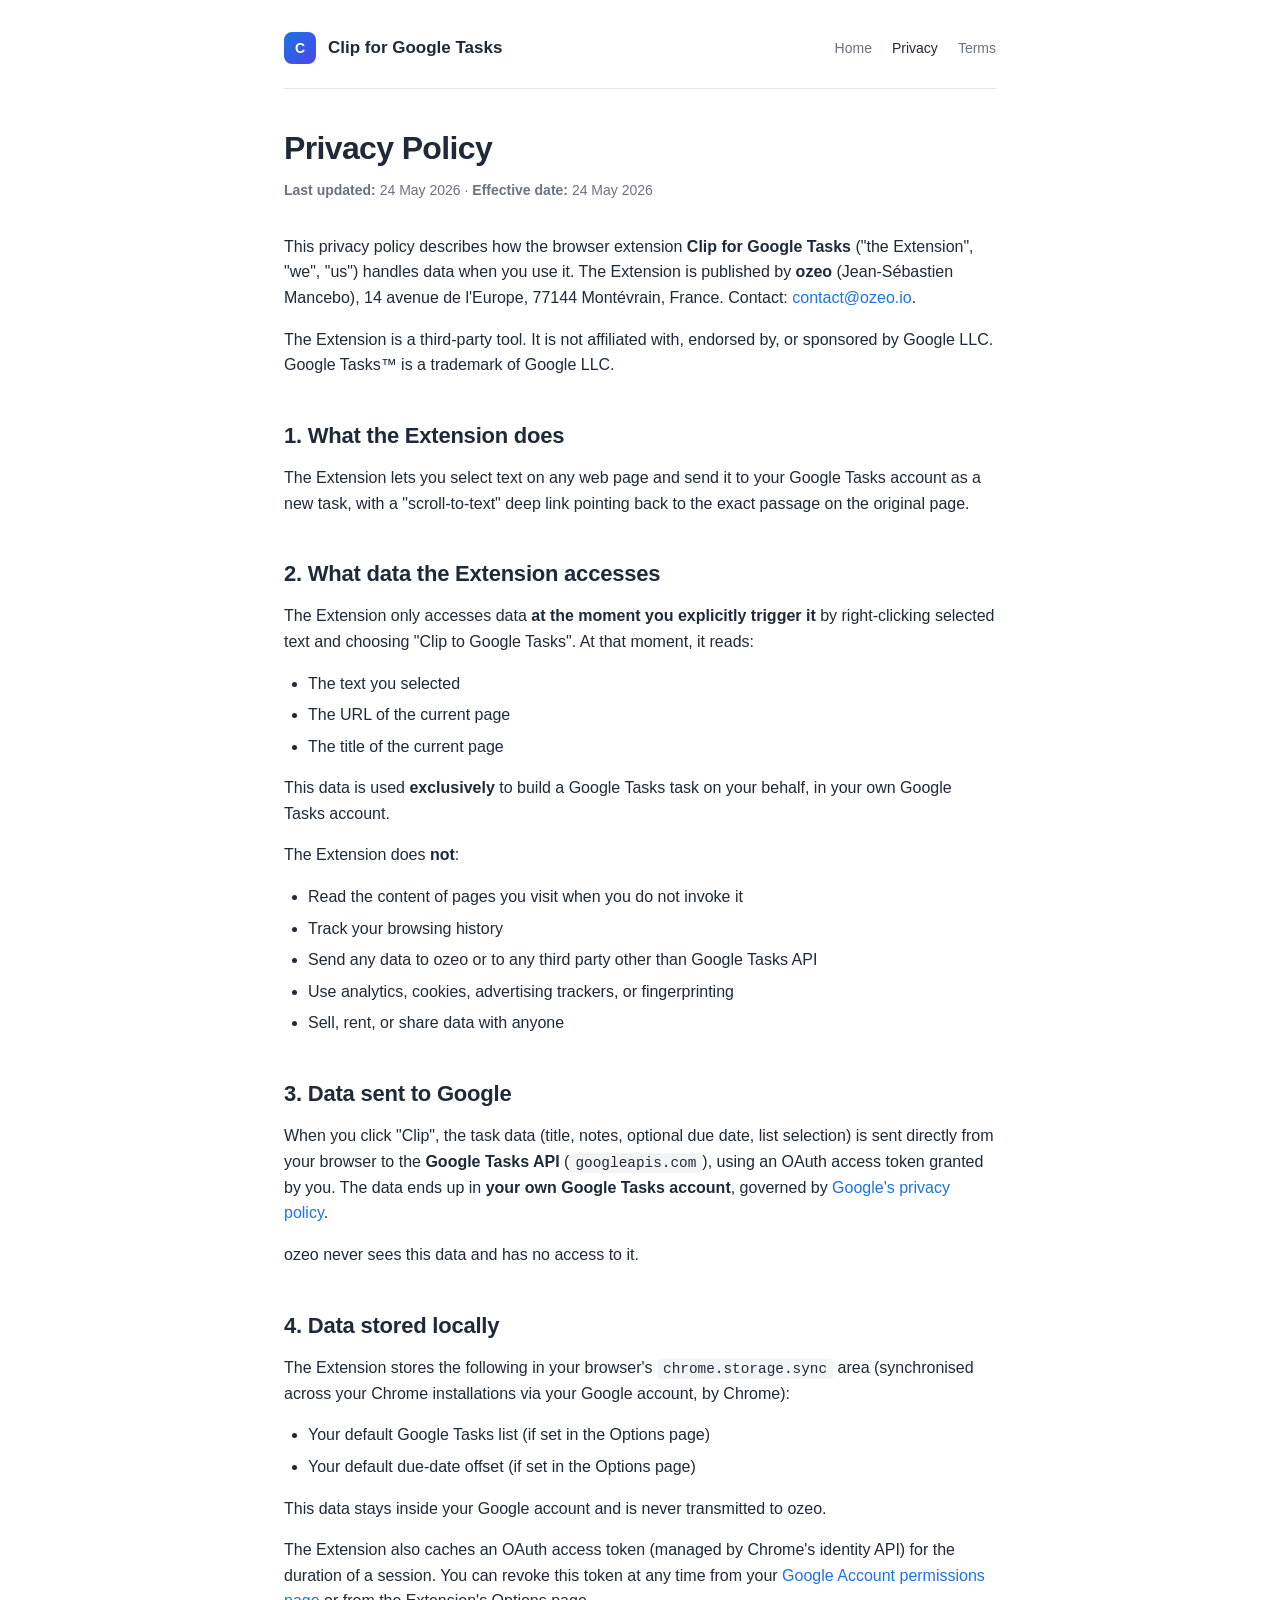
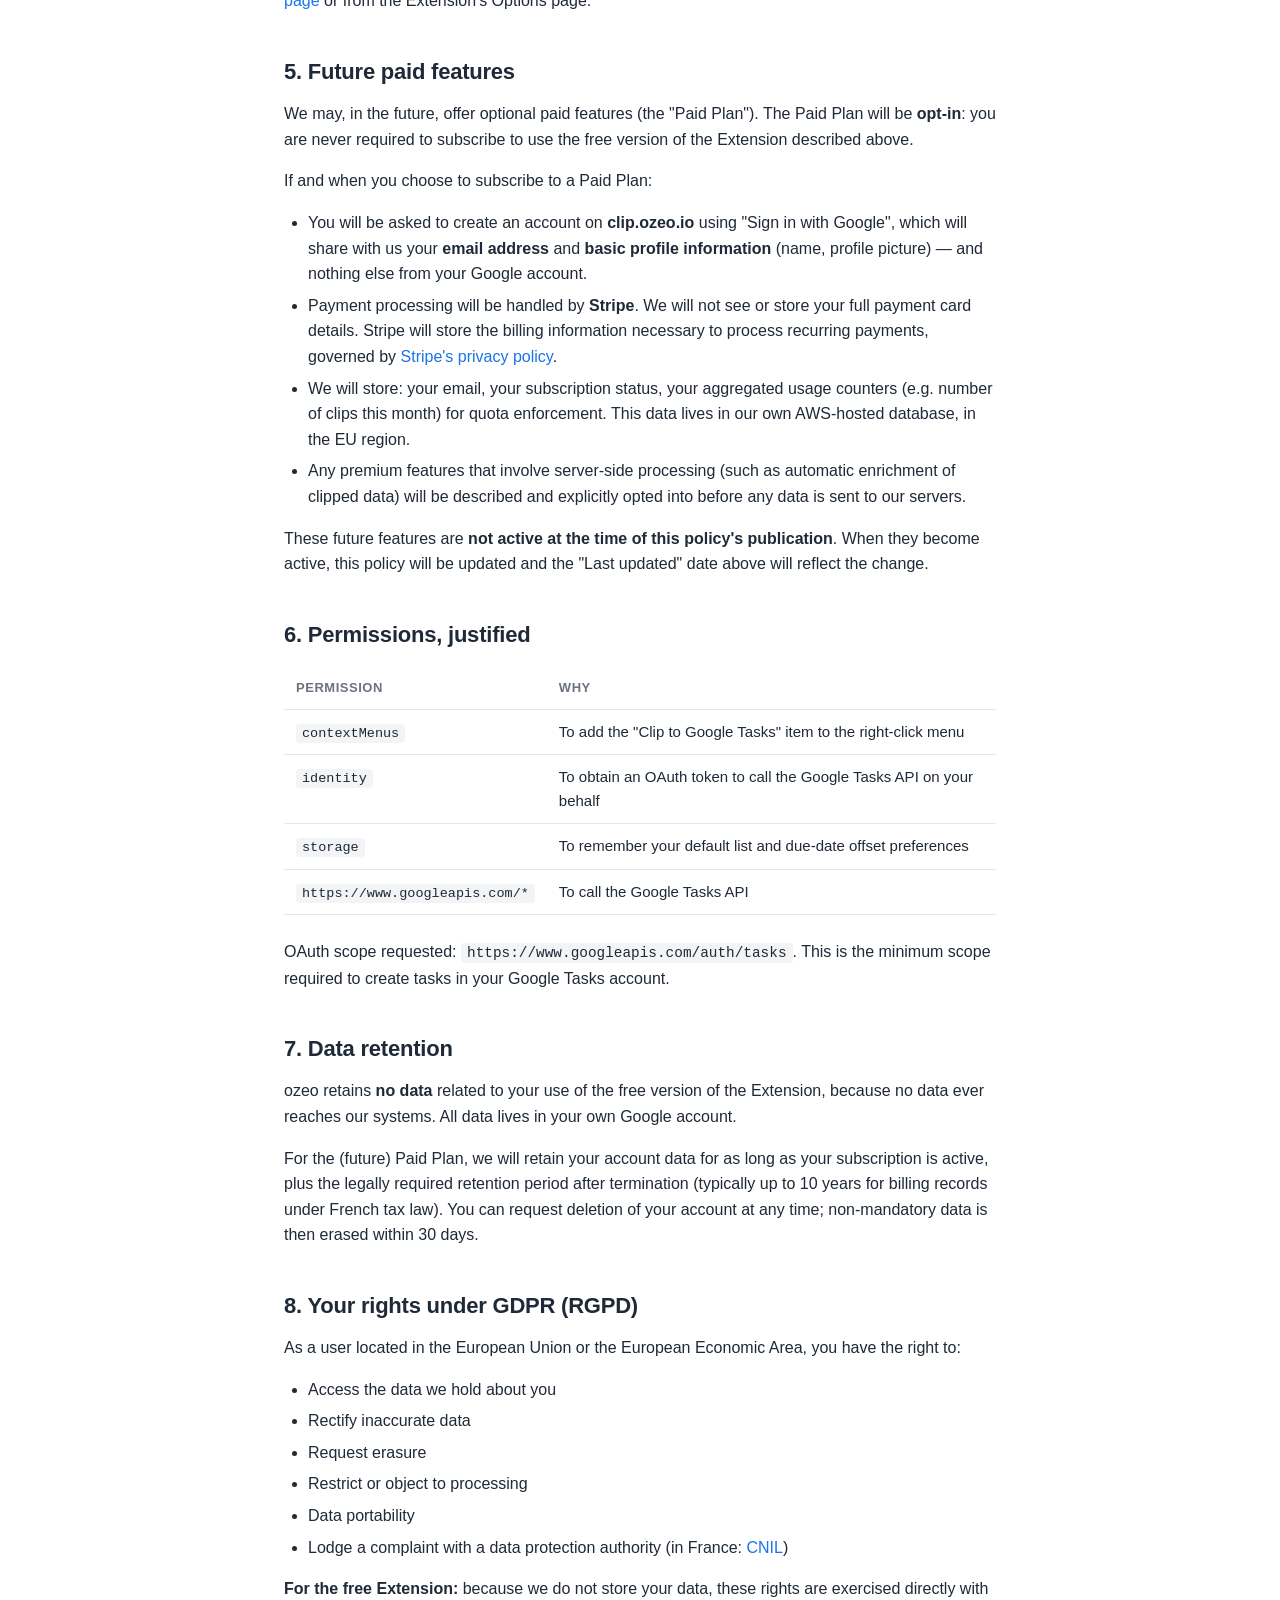
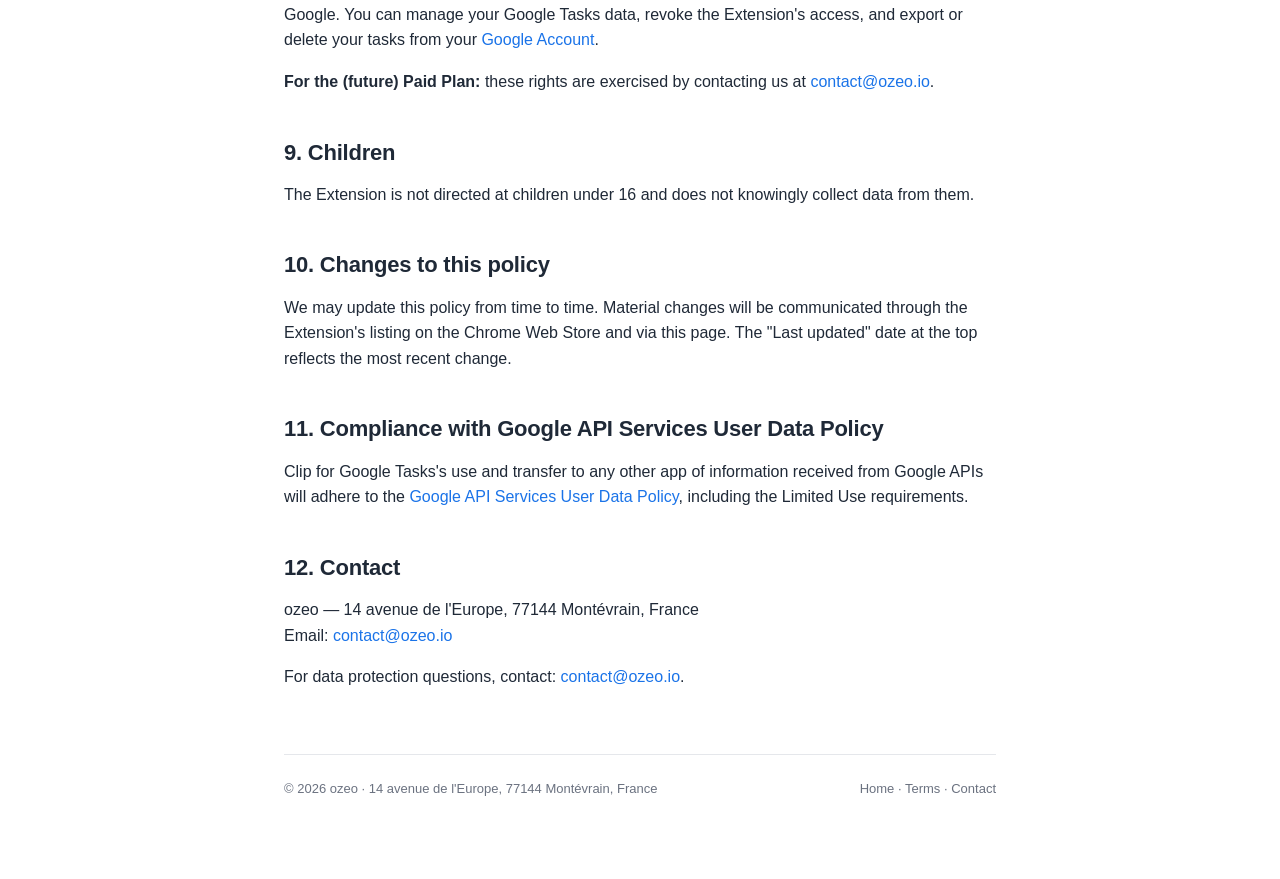
==== privacy.html @ ffae065e "Initial site: homepage, privacy policy, terms of service Co-authored-by: Cursor <cursoragent@cursor." ====
<!doctype html>
<html lang="en">
  <head>
    <meta charset="utf-8" />
    <meta name="viewport" content="width=device-width, initial-scale=1" />
    <title>Privacy Policy — Clip for Google Tasks</title>
    <meta
      name="description"
      content="How the Clip for Google Tasks Chrome extension handles your data."
    />
    <link rel="stylesheet" href="style.css" />
  </head>
  <body>
    <div class="container">
      <header class="site-header">
        <a class="brand" href="./">
          <span class="brand-mark">C</span>
          <span>Clip for Google Tasks</span>
        </a>
        <nav class="site-nav">
          <a href="./">Home</a>
          <a href="privacy.html" class="active">Privacy</a>
          <a href="terms.html">Terms</a>
        </nav>
      </header>

      <h1>Privacy Policy</h1>
      <p class="meta">
        <strong>Last updated:</strong> 24 May 2026 · <strong>Effective date:</strong> 24 May 2026
      </p>

      <p>
        This privacy policy describes how the browser extension <strong>Clip for Google
        Tasks</strong> ("the Extension", "we", "us") handles data when you use it. The
        Extension is published by <strong>ozeo</strong> (Jean-Sébastien Mancebo), 14
        avenue de l'Europe, 77144 Montévrain, France. Contact:
        <a href="mailto:contact@ozeo.io">contact@ozeo.io</a>.
      </p>

      <p>
        The Extension is a third-party tool. It is not affiliated with, endorsed by, or
        sponsored by Google LLC. Google Tasks™ is a trademark of Google LLC.
      </p>

      <h2>1. What the Extension does</h2>
      <p>
        The Extension lets you select text on any web page and send it to your Google
        Tasks account as a new task, with a "scroll-to-text" deep link pointing back to
        the exact passage on the original page.
      </p>

      <h2>2. What data the Extension accesses</h2>
      <p>
        The Extension only accesses data <strong>at the moment you explicitly trigger
        it</strong> by right-clicking selected text and choosing "Clip to Google Tasks".
        At that moment, it reads:
      </p>
      <ul>
        <li>The text you selected</li>
        <li>The URL of the current page</li>
        <li>The title of the current page</li>
      </ul>
      <p>
        This data is used <strong>exclusively</strong> to build a Google Tasks task on
        your behalf, in your own Google Tasks account.
      </p>
      <p>The Extension does <strong>not</strong>:</p>
      <ul>
        <li>Read the content of pages you visit when you do not invoke it</li>
        <li>Track your browsing history</li>
        <li>Send any data to ozeo or to any third party other than Google Tasks API</li>
        <li>Use analytics, cookies, advertising trackers, or fingerprinting</li>
        <li>Sell, rent, or share data with anyone</li>
      </ul>

      <h2>3. Data sent to Google</h2>
      <p>
        When you click "Clip", the task data (title, notes, optional due date, list
        selection) is sent directly from your browser to the <strong>Google Tasks
        API</strong> (<code>googleapis.com</code>), using an OAuth access token granted
        by you. The data ends up in <strong>your own Google Tasks account</strong>,
        governed by
        <a href="https://policies.google.com/privacy">Google's privacy policy</a>.
      </p>
      <p>ozeo never sees this data and has no access to it.</p>

      <h2>4. Data stored locally</h2>
      <p>
        The Extension stores the following in your browser's
        <code>chrome.storage.sync</code> area (synchronised across your Chrome
        installations via your Google account, by Chrome):
      </p>
      <ul>
        <li>Your default Google Tasks list (if set in the Options page)</li>
        <li>Your default due-date offset (if set in the Options page)</li>
      </ul>
      <p>This data stays inside your Google account and is never transmitted to ozeo.</p>
      <p>
        The Extension also caches an OAuth access token (managed by Chrome's identity
        API) for the duration of a session. You can revoke this token at any time from
        your
        <a href="https://myaccount.google.com/permissions">Google Account permissions page</a>
        or from the Extension's Options page.
      </p>

      <h2>5. Future paid features</h2>
      <p>
        We may, in the future, offer optional paid features (the "Paid Plan"). The Paid
        Plan will be <strong>opt-in</strong>: you are never required to subscribe to use
        the free version of the Extension described above.
      </p>
      <p>If and when you choose to subscribe to a Paid Plan:</p>
      <ul>
        <li>
          You will be asked to create an account on <strong>clip.ozeo.io</strong> using
          "Sign in with Google", which will share with us your <strong>email
          address</strong> and <strong>basic profile information</strong> (name, profile
          picture) — and nothing else from your Google account.
        </li>
        <li>
          Payment processing will be handled by <strong>Stripe</strong>. We will not see
          or store your full payment card details. Stripe will store the billing
          information necessary to process recurring payments, governed by
          <a href="https://stripe.com/privacy">Stripe's privacy policy</a>.
        </li>
        <li>
          We will store: your email, your subscription status, your aggregated usage
          counters (e.g. number of clips this month) for quota enforcement. This data
          lives in our own AWS-hosted database, in the EU region.
        </li>
        <li>
          Any premium features that involve server-side processing (such as automatic
          enrichment of clipped data) will be described and explicitly opted into before
          any data is sent to our servers.
        </li>
      </ul>
      <p>
        These future features are <strong>not active at the time of this policy's
        publication</strong>. When they become active, this policy will be updated and
        the "Last updated" date above will reflect the change.
      </p>

      <h2>6. Permissions, justified</h2>
      <table>
        <thead>
          <tr>
            <th>Permission</th>
            <th>Why</th>
          </tr>
        </thead>
        <tbody>
          <tr>
            <td><code>contextMenus</code></td>
            <td>To add the "Clip to Google Tasks" item to the right-click menu</td>
          </tr>
          <tr>
            <td><code>identity</code></td>
            <td>To obtain an OAuth token to call the Google Tasks API on your behalf</td>
          </tr>
          <tr>
            <td><code>storage</code></td>
            <td>To remember your default list and due-date offset preferences</td>
          </tr>
          <tr>
            <td><code>https://www.googleapis.com/*</code></td>
            <td>To call the Google Tasks API</td>
          </tr>
        </tbody>
      </table>
      <p>
        OAuth scope requested: <code>https://www.googleapis.com/auth/tasks</code>. This
        is the minimum scope required to create tasks in your Google Tasks account.
      </p>

      <h2>7. Data retention</h2>
      <p>
        ozeo retains <strong>no data</strong> related to your use of the free version of
        the Extension, because no data ever reaches our systems. All data lives in your
        own Google account.
      </p>
      <p>
        For the (future) Paid Plan, we will retain your account data for as long as your
        subscription is active, plus the legally required retention period after
        termination (typically up to 10 years for billing records under French tax law).
        You can request deletion of your account at any time; non-mandatory data is then
        erased within 30 days.
      </p>

      <h2>8. Your rights under GDPR (RGPD)</h2>
      <p>
        As a user located in the European Union or the European Economic Area, you have
        the right to:
      </p>
      <ul>
        <li>Access the data we hold about you</li>
        <li>Rectify inaccurate data</li>
        <li>Request erasure</li>
        <li>Restrict or object to processing</li>
        <li>Data portability</li>
        <li>
          Lodge a complaint with a data protection authority (in France:
          <a href="https://www.cnil.fr">CNIL</a>)
        </li>
      </ul>
      <p>
        <strong>For the free Extension:</strong> because we do not store your data,
        these rights are exercised directly with Google. You can manage your Google
        Tasks data, revoke the Extension's access, and export or delete your tasks from
        your <a href="https://myaccount.google.com/">Google Account</a>.
      </p>
      <p>
        <strong>For the (future) Paid Plan:</strong> these rights are exercised by
        contacting us at <a href="mailto:contact@ozeo.io">contact@ozeo.io</a>.
      </p>

      <h2>9. Children</h2>
      <p>
        The Extension is not directed at children under 16 and does not knowingly collect
        data from them.
      </p>

      <h2>10. Changes to this policy</h2>
      <p>
        We may update this policy from time to time. Material changes will be
        communicated through the Extension's listing on the Chrome Web Store and via this
        page. The "Last updated" date at the top reflects the most recent change.
      </p>

      <h2>11. Compliance with Google API Services User Data Policy</h2>
      <p>
        Clip for Google Tasks's use and transfer to any other app of information received
        from Google APIs will adhere to the
        <a href="https://developers.google.com/terms/api-services-user-data-policy"
          >Google API Services User Data Policy</a
        >, including the Limited Use requirements.
      </p>

      <h2>12. Contact</h2>
      <p>
        ozeo — 14 avenue de l'Europe, 77144 Montévrain, France<br />
        Email: <a href="mailto:contact@ozeo.io">contact@ozeo.io</a>
      </p>
      <p>
        For data protection questions, contact:
        <a href="mailto:contact@ozeo.io">contact@ozeo.io</a>.
      </p>

      <footer class="site-footer">
        <div>© 2026 ozeo · 14 avenue de l'Europe, 77144 Montévrain, France</div>
        <div>
          <a href="./">Home</a> · <a href="terms.html">Terms</a> ·
          <a href="mailto:contact@ozeo.io">Contact</a>
        </div>
      </footer>
    </div>
  </body>
</html>
---- style.css ----
:root {
  --bg: #ffffff;
  --text: #1f2937;
  --text-muted: #6b7280;
  --border: #e5e7eb;
  --accent: #1a73e8;
  --accent-hover: #1557b0;
  --card: #f9fafb;
  --code-bg: #f3f4f6;
}

@media (prefers-color-scheme: dark) {
  :root {
    --bg: #0f172a;
    --text: #f1f5f9;
    --text-muted: #94a3b8;
    --border: #1e293b;
    --accent: #60a5fa;
    --accent-hover: #93c5fd;
    --card: #1e293b;
    --code-bg: #1e293b;
  }
}

* {
  box-sizing: border-box;
}

html {
  scroll-behavior: smooth;
}

body {
  margin: 0;
  background: var(--bg);
  color: var(--text);
  font-family: -apple-system, BlinkMacSystemFont, "Segoe UI", Roboto, "Helvetica Neue", Arial, sans-serif;
  font-size: 16px;
  line-height: 1.6;
  -webkit-font-smoothing: antialiased;
}

.container {
  max-width: 760px;
  margin: 0 auto;
  padding: 32px 24px 80px;
}

header.site-header {
  border-bottom: 1px solid var(--border);
  margin-bottom: 40px;
  padding-bottom: 24px;
  display: flex;
  align-items: center;
  justify-content: space-between;
  gap: 16px;
  flex-wrap: wrap;
}

.brand {
  display: flex;
  align-items: center;
  gap: 12px;
  text-decoration: none;
  color: var(--text);
  font-weight: 600;
  font-size: 17px;
}

.brand-mark {
  width: 32px;
  height: 32px;
  border-radius: 8px;
  background: linear-gradient(135deg, var(--accent), #4f46e5);
  display: inline-flex;
  align-items: center;
  justify-content: center;
  color: white;
  font-weight: 700;
  font-size: 14px;
}

nav.site-nav {
  display: flex;
  gap: 20px;
  font-size: 14px;
}

nav.site-nav a {
  color: var(--text-muted);
  text-decoration: none;
  transition: color 0.15s;
}

nav.site-nav a:hover,
nav.site-nav a.active {
  color: var(--text);
}

h1 {
  font-size: 32px;
  font-weight: 700;
  line-height: 1.2;
  margin: 0 0 12px;
  letter-spacing: -0.02em;
}

.hero h1 {
  font-size: 40px;
}

.hero p.tagline {
  font-size: 18px;
  color: var(--text-muted);
  margin: 0 0 28px;
}

.cta-row {
  display: flex;
  gap: 12px;
  flex-wrap: wrap;
  margin-bottom: 48px;
}

.btn {
  display: inline-block;
  padding: 10px 20px;
  border-radius: 8px;
  font-size: 15px;
  font-weight: 500;
  text-decoration: none;
  transition: all 0.15s;
  border: 1px solid transparent;
}

.btn-primary {
  background: var(--accent);
  color: white;
}

.btn-primary:hover {
  background: var(--accent-hover);
}

.btn-secondary {
  background: var(--card);
  color: var(--text);
  border-color: var(--border);
}

.btn-secondary:hover {
  border-color: var(--accent);
  color: var(--accent);
}

h2 {
  font-size: 22px;
  font-weight: 600;
  margin: 40px 0 12px;
  letter-spacing: -0.01em;
}

h3 {
  font-size: 17px;
  font-weight: 600;
  margin: 24px 0 8px;
}

p {
  margin: 0 0 16px;
}

a {
  color: var(--accent);
  text-decoration: none;
}

a:hover {
  text-decoration: underline;
}

ul {
  padding-left: 24px;
  margin: 0 0 16px;
}

li {
  margin-bottom: 6px;
}

code {
  background: var(--code-bg);
  padding: 2px 6px;
  border-radius: 4px;
  font-size: 0.9em;
  font-family: "SF Mono", Monaco, Menlo, Consolas, "Liberation Mono", monospace;
}

table {
  border-collapse: collapse;
  width: 100%;
  margin: 16px 0 24px;
  font-size: 15px;
}

th,
td {
  text-align: left;
  padding: 10px 12px;
  border-bottom: 1px solid var(--border);
  vertical-align: top;
}

th {
  font-weight: 600;
  color: var(--text-muted);
  font-size: 13px;
  text-transform: uppercase;
  letter-spacing: 0.04em;
}

.features {
  display: grid;
  grid-template-columns: repeat(auto-fit, minmax(220px, 1fr));
  gap: 16px;
  margin: 24px 0 48px;
}

.feature {
  background: var(--card);
  border: 1px solid var(--border);
  border-radius: 10px;
  padding: 20px;
}

.feature h3 {
  margin-top: 0;
  font-size: 16px;
}

.feature p {
  font-size: 14px;
  color: var(--text-muted);
  margin: 0;
}

.meta {
  color: var(--text-muted);
  font-size: 14px;
  margin: 0 0 32px;
}

footer.site-footer {
  border-top: 1px solid var(--border);
  margin-top: 64px;
  padding-top: 24px;
  font-size: 13px;
  color: var(--text-muted);
  display: flex;
  justify-content: space-between;
  gap: 16px;
  flex-wrap: wrap;
}

footer.site-footer a {
  color: var(--text-muted);
}

footer.site-footer a:hover {
  color: var(--text);
}

@media (max-width: 600px) {
  .container {
    padding: 24px 16px 60px;
  }
  h1 {
    font-size: 26px;
  }
  .hero h1 {
    font-size: 30px;
  }
  .hero p.tagline {
    font-size: 16px;
  }
}
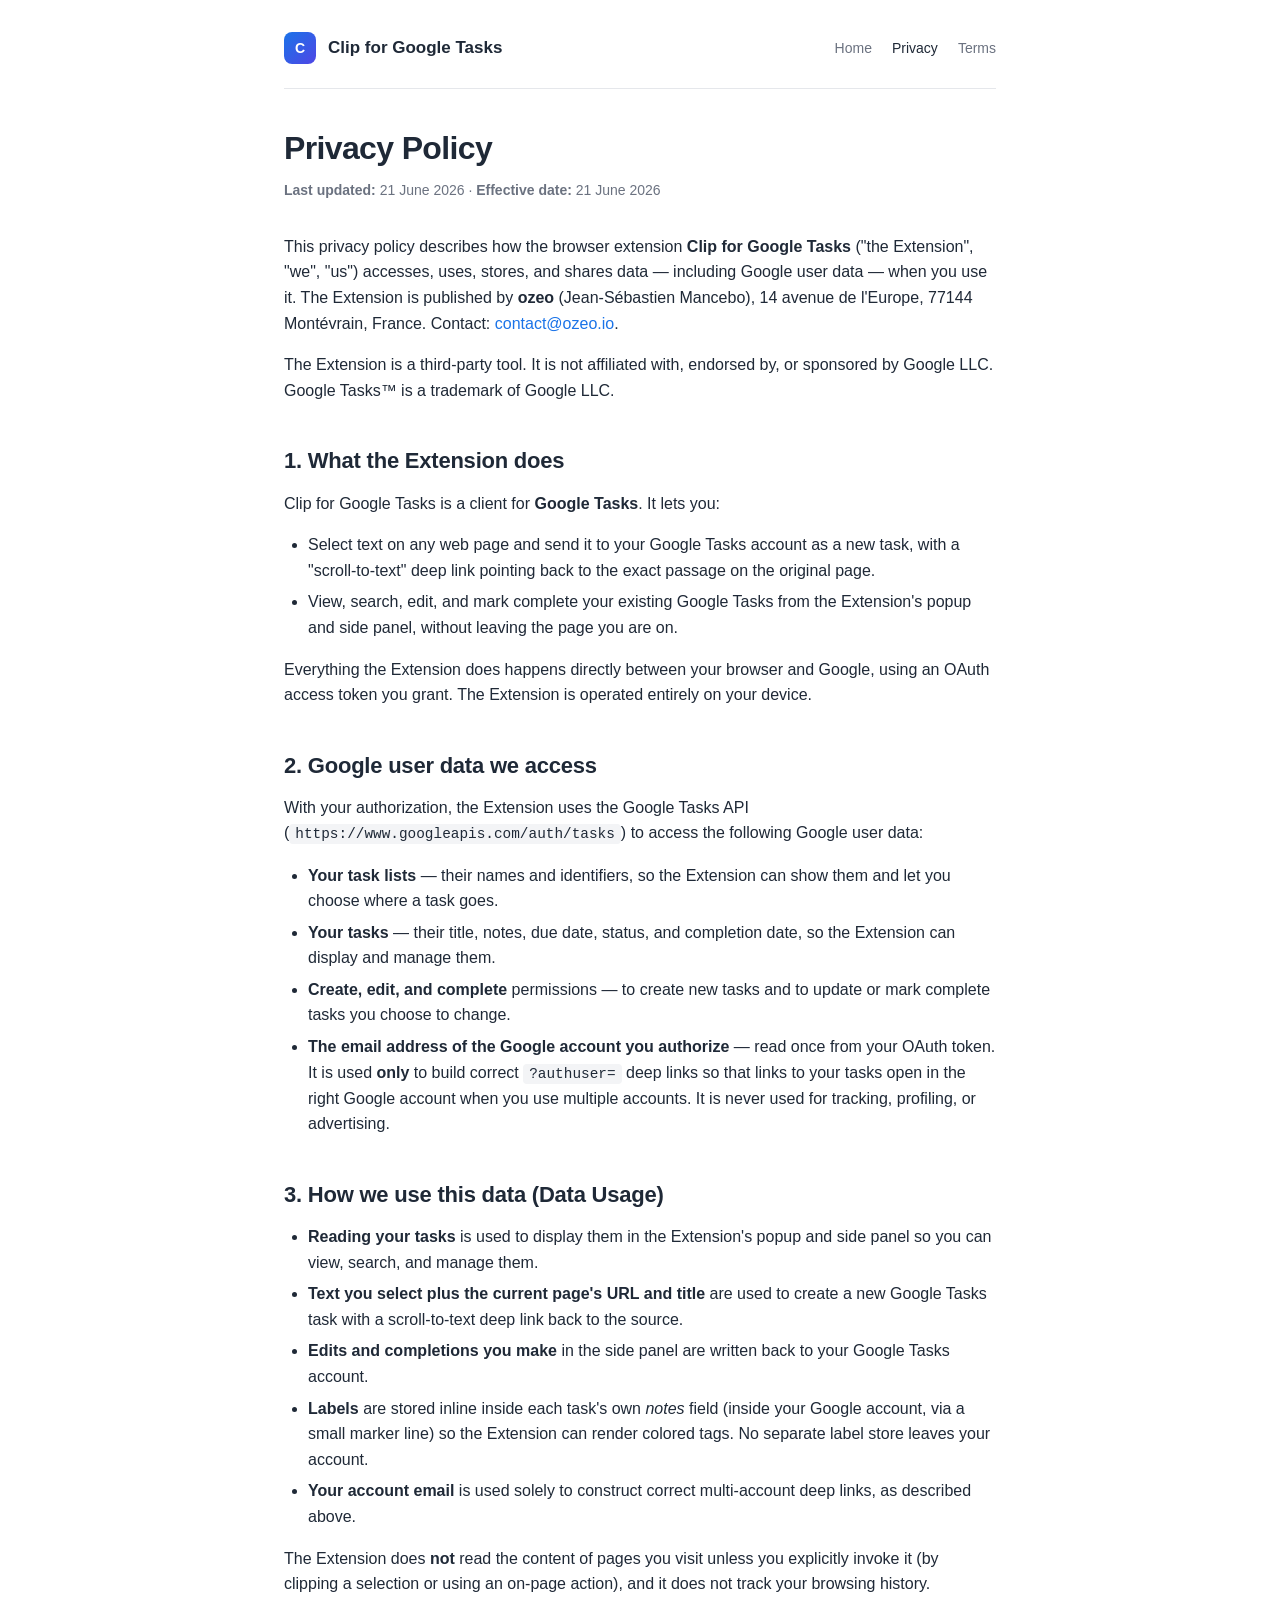
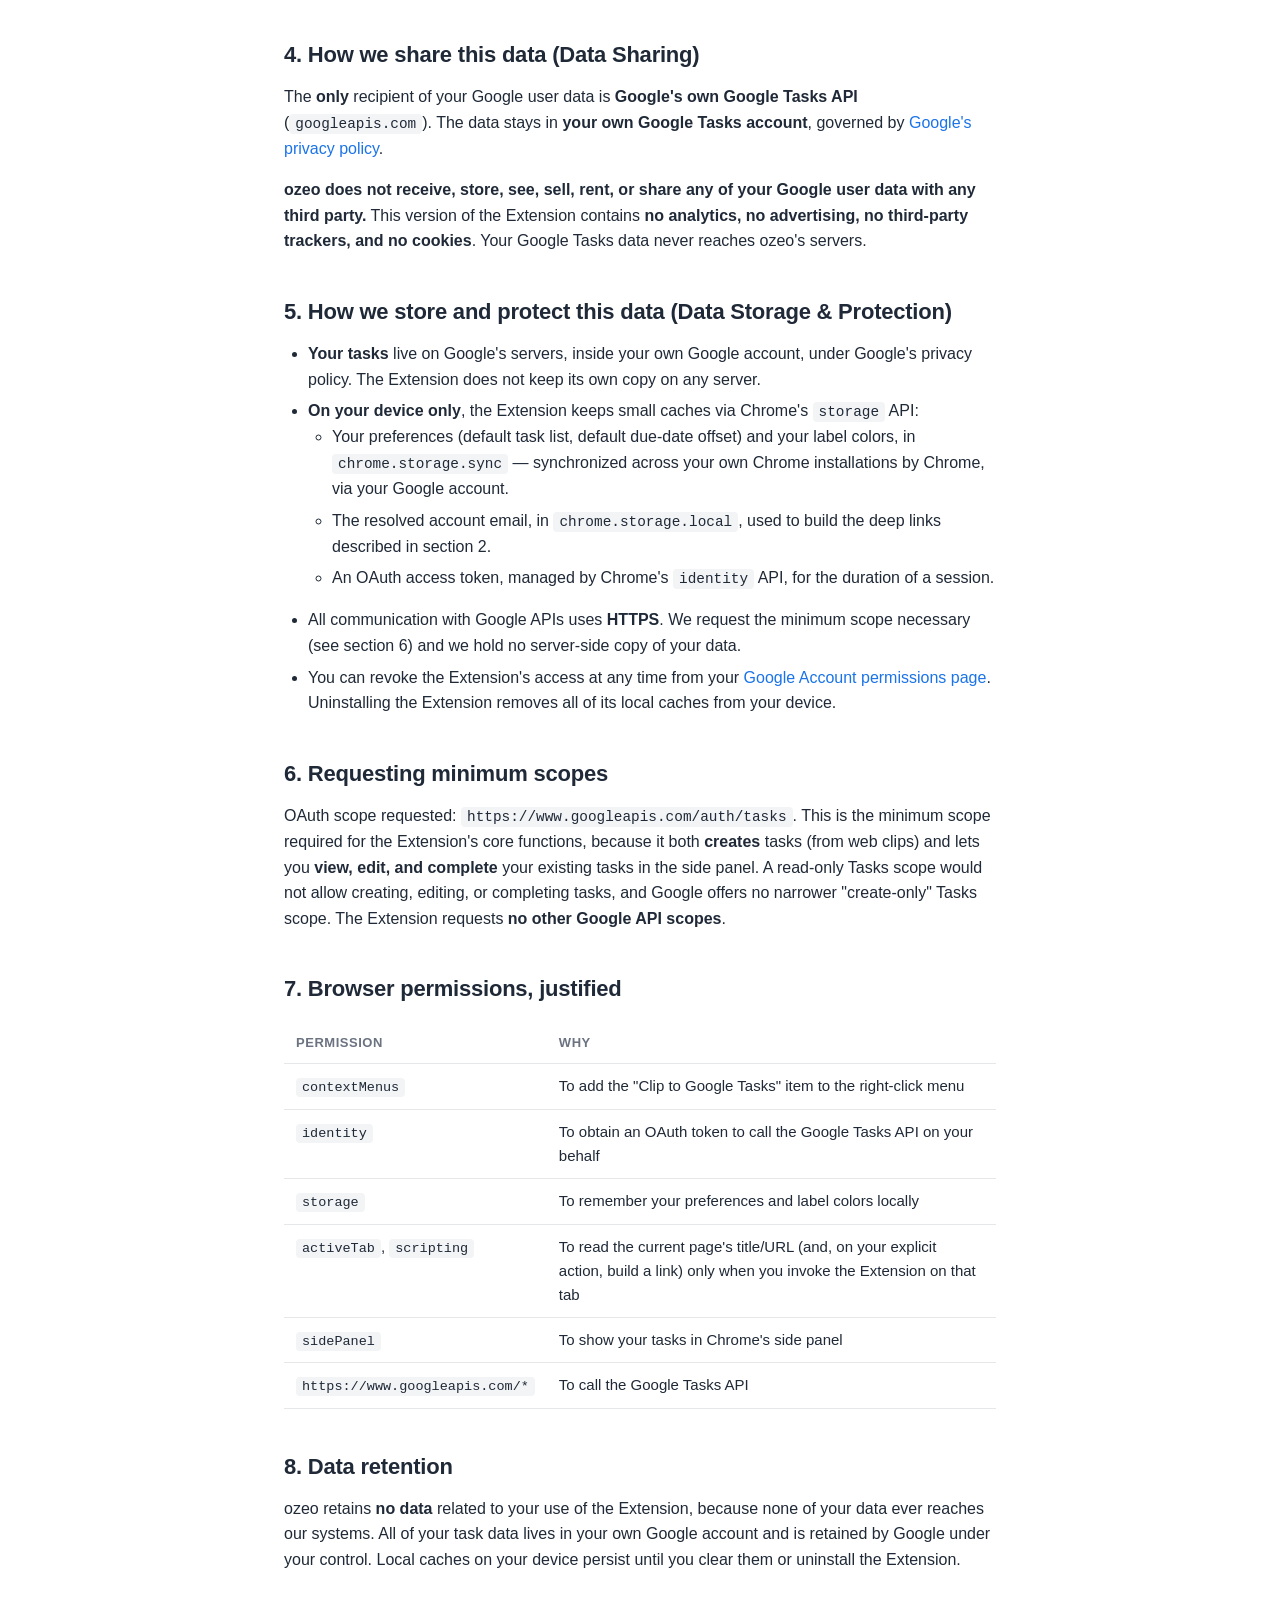
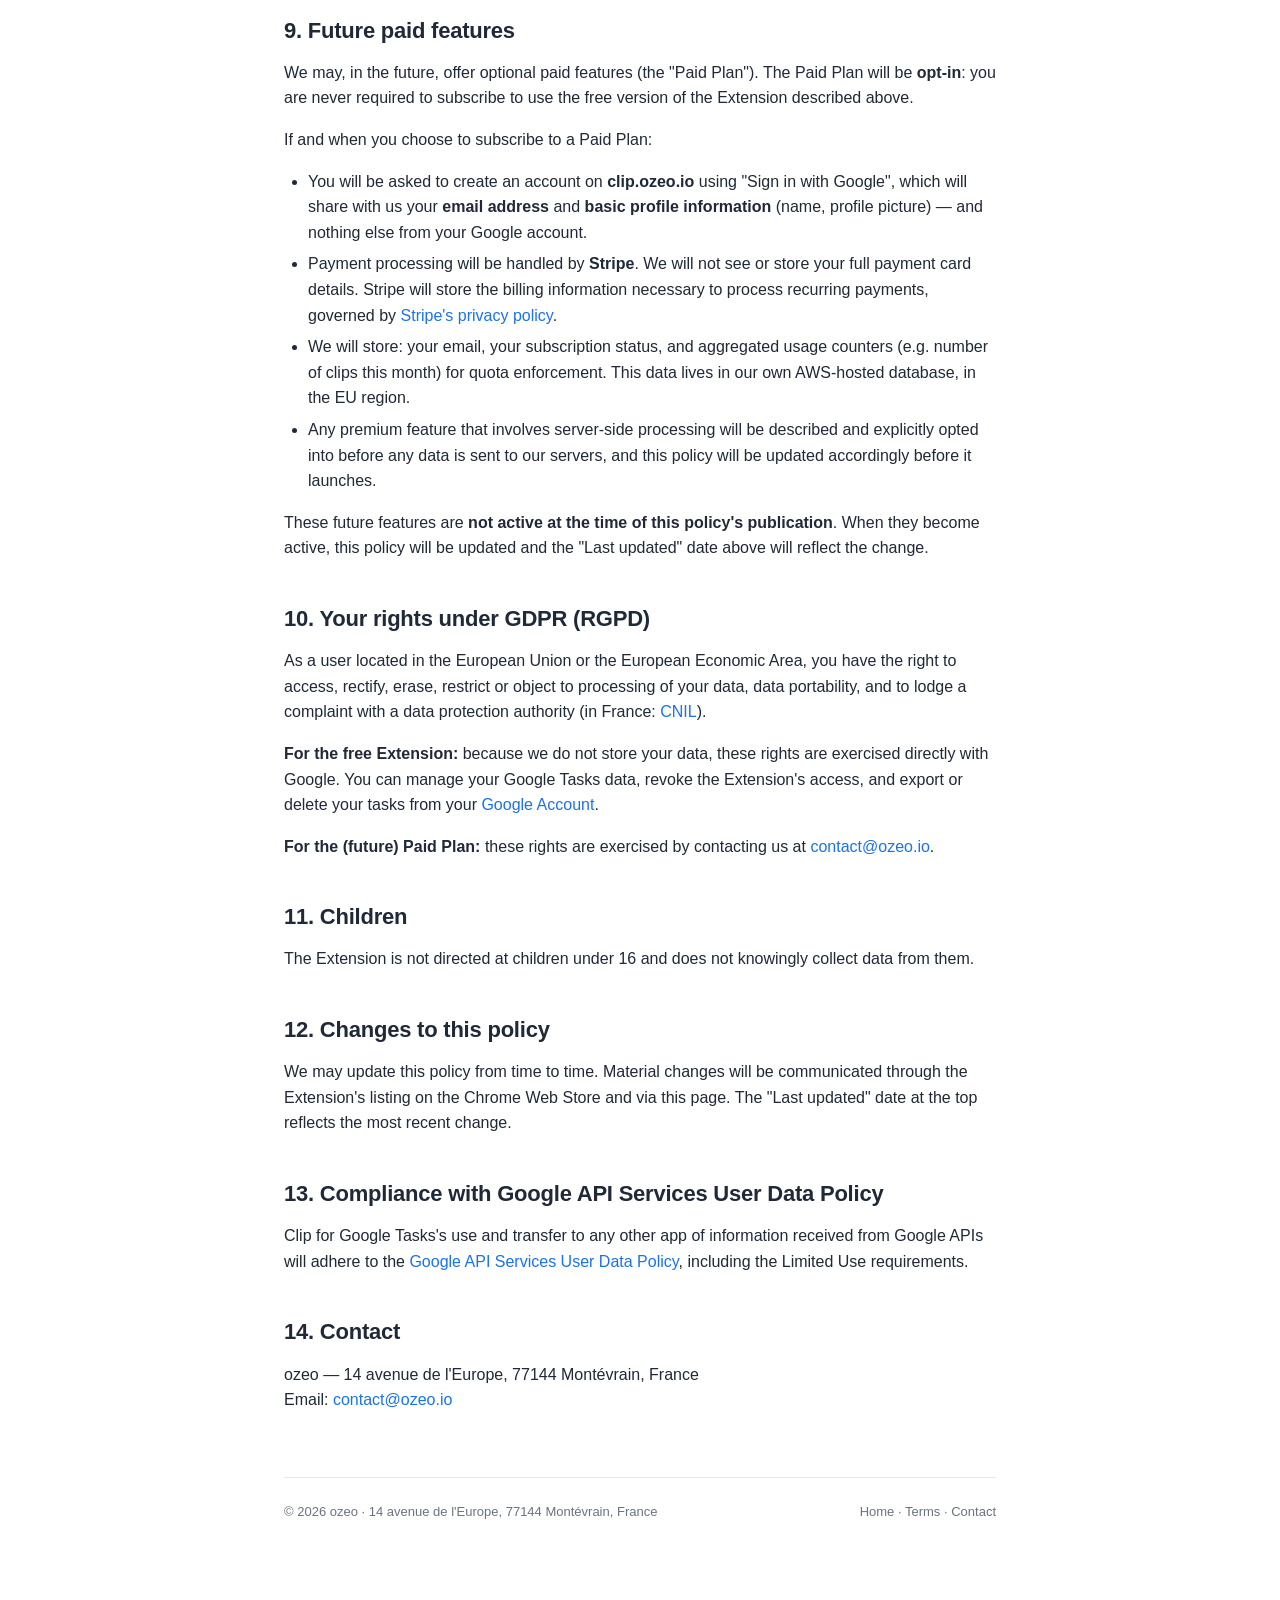
==== commit 33b88fc6: "Update terms & privacy to 21 June 2026 (OAuth-verification aligned) Sync from the extension repo's l" ====
--- a/privacy.html
+++ b/privacy.html
@@ -6,7 +6,7 @@
     <title>Privacy Policy — Clip for Google Tasks</title>
     <meta
       name="description"
-      content="How the Clip for Google Tasks Chrome extension handles your data."
+      content="How the Clip for Google Tasks Chrome extension accesses, uses, stores, and shares Google user data."
     />
     <link rel="stylesheet" href="style.css" />
   </head>
@@ -26,14 +26,15 @@
 
       <h1>Privacy Policy</h1>
       <p class="meta">
-        <strong>Last updated:</strong> 24 May 2026 · <strong>Effective date:</strong> 24 May 2026
+        <strong>Last updated:</strong> 21 June 2026 · <strong>Effective date:</strong> 21 June 2026
       </p>
 
       <p>
         This privacy policy describes how the browser extension <strong>Clip for Google
-        Tasks</strong> ("the Extension", "we", "us") handles data when you use it. The
-        Extension is published by <strong>ozeo</strong> (Jean-Sébastien Mancebo), 14
-        avenue de l'Europe, 77144 Montévrain, France. Contact:
+        Tasks</strong> ("the Extension", "we", "us") accesses, uses, stores, and shares
+        data — including Google user data — when you use it. The Extension is published by
+        <strong>ozeo</strong> (Jean-Sébastien Mancebo), 14 avenue de l'Europe, 77144
+        Montévrain, France. Contact:
         <a href="mailto:contact@ozeo.io">contact@ozeo.io</a>.
       </p>
 
@@ -44,66 +45,197 @@
 
       <h2>1. What the Extension does</h2>
       <p>
-        The Extension lets you select text on any web page and send it to your Google
-        Tasks account as a new task, with a "scroll-to-text" deep link pointing back to
-        the exact passage on the original page.
-      </p>
-
-      <h2>2. What data the Extension accesses</h2>
-      <p>
-        The Extension only accesses data <strong>at the moment you explicitly trigger
-        it</strong> by right-clicking selected text and choosing "Clip to Google Tasks".
-        At that moment, it reads:
-      </p>
-      <ul>
-        <li>The text you selected</li>
-        <li>The URL of the current page</li>
-        <li>The title of the current page</li>
-      </ul>
-      <p>
-        This data is used <strong>exclusively</strong> to build a Google Tasks task on
-        your behalf, in your own Google Tasks account.
-      </p>
-      <p>The Extension does <strong>not</strong>:</p>
-      <ul>
-        <li>Read the content of pages you visit when you do not invoke it</li>
-        <li>Track your browsing history</li>
-        <li>Send any data to ozeo or to any third party other than Google Tasks API</li>
-        <li>Use analytics, cookies, advertising trackers, or fingerprinting</li>
-        <li>Sell, rent, or share data with anyone</li>
-      </ul>
-
-      <h2>3. Data sent to Google</h2>
-      <p>
-        When you click "Clip", the task data (title, notes, optional due date, list
-        selection) is sent directly from your browser to the <strong>Google Tasks
-        API</strong> (<code>googleapis.com</code>), using an OAuth access token granted
-        by you. The data ends up in <strong>your own Google Tasks account</strong>,
-        governed by
+        Clip for Google Tasks is a client for <strong>Google Tasks</strong>. It lets you:
+      </p>
+      <ul>
+        <li>
+          Select text on any web page and send it to your Google Tasks account as a new
+          task, with a "scroll-to-text" deep link pointing back to the exact passage on
+          the original page.
+        </li>
+        <li>
+          View, search, edit, and mark complete your existing Google Tasks from the
+          Extension's popup and side panel, without leaving the page you are on.
+        </li>
+      </ul>
+      <p>
+        Everything the Extension does happens directly between your browser and Google,
+        using an OAuth access token you grant. The Extension is operated entirely on your
+        device.
+      </p>
+
+      <h2>2. Google user data we access</h2>
+      <p>
+        With your authorization, the Extension uses the Google Tasks API
+        (<code>https://www.googleapis.com/auth/tasks</code>) to access the following
+        Google user data:
+      </p>
+      <ul>
+        <li>
+          <strong>Your task lists</strong> — their names and identifiers, so the Extension
+          can show them and let you choose where a task goes.
+        </li>
+        <li>
+          <strong>Your tasks</strong> — their title, notes, due date, status, and
+          completion date, so the Extension can display and manage them.
+        </li>
+        <li>
+          <strong>Create, edit, and complete</strong> permissions — to create new tasks
+          and to update or mark complete tasks you choose to change.
+        </li>
+        <li>
+          <strong>The email address of the Google account you authorize</strong> — read
+          once from your OAuth token. It is used <strong>only</strong> to build correct
+          <code>?authuser=</code> deep links so that links to your tasks open in the right
+          Google account when you use multiple accounts. It is never used for tracking,
+          profiling, or advertising.
+        </li>
+      </ul>
+
+      <h2>3. How we use this data (Data Usage)</h2>
+      <ul>
+        <li>
+          <strong>Reading your tasks</strong> is used to display them in the Extension's
+          popup and side panel so you can view, search, and manage them.
+        </li>
+        <li>
+          <strong>Text you select plus the current page's URL and title</strong> are used
+          to create a new Google Tasks task with a scroll-to-text deep link back to the
+          source.
+        </li>
+        <li>
+          <strong>Edits and completions you make</strong> in the side panel are written
+          back to your Google Tasks account.
+        </li>
+        <li>
+          <strong>Labels</strong> are stored inline inside each task's own
+          <em>notes</em> field (inside your Google account, via a small marker line) so the
+          Extension can render colored tags. No separate label store leaves your account.
+        </li>
+        <li>
+          <strong>Your account email</strong> is used solely to construct correct
+          multi-account deep links, as described above.
+        </li>
+      </ul>
+      <p>
+        The Extension does <strong>not</strong> read the content of pages you visit unless
+        you explicitly invoke it (by clipping a selection or using an on-page action), and
+        it does not track your browsing history.
+      </p>
+
+      <h2>4. How we share this data (Data Sharing)</h2>
+      <p>
+        The <strong>only</strong> recipient of your Google user data is
+        <strong>Google's own Google Tasks API</strong>
+        (<code>googleapis.com</code>). The data stays in <strong>your own Google Tasks
+        account</strong>, governed by
         <a href="https://policies.google.com/privacy">Google's privacy policy</a>.
       </p>
-      <p>ozeo never sees this data and has no access to it.</p>
-
-      <h2>4. Data stored locally</h2>
-      <p>
-        The Extension stores the following in your browser's
-        <code>chrome.storage.sync</code> area (synchronised across your Chrome
-        installations via your Google account, by Chrome):
-      </p>
-      <ul>
-        <li>Your default Google Tasks list (if set in the Options page)</li>
-        <li>Your default due-date offset (if set in the Options page)</li>
-      </ul>
-      <p>This data stays inside your Google account and is never transmitted to ozeo.</p>
-      <p>
-        The Extension also caches an OAuth access token (managed by Chrome's identity
-        API) for the duration of a session. You can revoke this token at any time from
-        your
-        <a href="https://myaccount.google.com/permissions">Google Account permissions page</a>
-        or from the Extension's Options page.
-      </p>
-
-      <h2>5. Future paid features</h2>
+      <p>
+        <strong>ozeo does not receive, store, see, sell, rent, or share any of your Google
+        user data with any third party.</strong> This version of the Extension contains
+        <strong>no analytics, no advertising, no third-party trackers, and no
+        cookies</strong>. Your Google Tasks data never reaches ozeo's servers.
+      </p>
+
+      <h2>5. How we store and protect this data (Data Storage &amp; Protection)</h2>
+      <ul>
+        <li>
+          <strong>Your tasks</strong> live on Google's servers, inside your own Google
+          account, under Google's privacy policy. The Extension does not keep its own copy
+          on any server.
+        </li>
+        <li>
+          <strong>On your device only</strong>, the Extension keeps small caches via
+          Chrome's <code>storage</code> API:
+          <ul>
+            <li>
+              Your preferences (default task list, default due-date offset) and your label
+              colors, in <code>chrome.storage.sync</code> — synchronized across your own
+              Chrome installations by Chrome, via your Google account.
+            </li>
+            <li>
+              The resolved account email, in <code>chrome.storage.local</code>, used to
+              build the deep links described in section 2.
+            </li>
+            <li>
+              An OAuth access token, managed by Chrome's <code>identity</code> API, for the
+              duration of a session.
+            </li>
+          </ul>
+        </li>
+        <li>
+          All communication with Google APIs uses <strong>HTTPS</strong>. We request the
+          minimum scope necessary (see section 6) and we hold no server-side copy of your
+          data.
+        </li>
+        <li>
+          You can revoke the Extension's access at any time from your
+          <a href="https://myaccount.google.com/permissions">Google Account permissions
+          page</a>. Uninstalling the Extension removes all of its local caches from your
+          device.
+        </li>
+      </ul>
+
+      <h2>6. Requesting minimum scopes</h2>
+      <p>
+        OAuth scope requested: <code>https://www.googleapis.com/auth/tasks</code>. This is
+        the minimum scope required for the Extension's core functions, because it both
+        <strong>creates</strong> tasks (from web clips) and lets you <strong>view, edit,
+        and complete</strong> your existing tasks in the side panel. A read-only Tasks
+        scope would not allow creating, editing, or completing tasks, and Google offers no
+        narrower "create-only" Tasks scope. The Extension requests <strong>no other Google
+        API scopes</strong>.
+      </p>
+
+      <h2>7. Browser permissions, justified</h2>
+      <table>
+        <thead>
+          <tr>
+            <th>Permission</th>
+            <th>Why</th>
+          </tr>
+        </thead>
+        <tbody>
+          <tr>
+            <td><code>contextMenus</code></td>
+            <td>To add the "Clip to Google Tasks" item to the right-click menu</td>
+          </tr>
+          <tr>
+            <td><code>identity</code></td>
+            <td>To obtain an OAuth token to call the Google Tasks API on your behalf</td>
+          </tr>
+          <tr>
+            <td><code>storage</code></td>
+            <td>To remember your preferences and label colors locally</td>
+          </tr>
+          <tr>
+            <td><code>activeTab</code>, <code>scripting</code></td>
+            <td>
+              To read the current page's title/URL (and, on your explicit action, build a
+              link) only when you invoke the Extension on that tab
+            </td>
+          </tr>
+          <tr>
+            <td><code>sidePanel</code></td>
+            <td>To show your tasks in Chrome's side panel</td>
+          </tr>
+          <tr>
+            <td><code>https://www.googleapis.com/*</code></td>
+            <td>To call the Google Tasks API</td>
+          </tr>
+        </tbody>
+      </table>
+
+      <h2>8. Data retention</h2>
+      <p>
+        ozeo retains <strong>no data</strong> related to your use of the Extension, because
+        none of your data ever reaches our systems. All of your task data lives in your own
+        Google account and is retained by Google under your control. Local caches on your
+        device persist until you clear them or uninstall the Extension.
+      </p>
+
+      <h2>9. Future paid features</h2>
       <p>
         We may, in the future, offer optional paid features (the "Paid Plan"). The Paid
         Plan will be <strong>opt-in</strong>: you are never required to subscribe to use
@@ -124,109 +256,54 @@
           <a href="https://stripe.com/privacy">Stripe's privacy policy</a>.
         </li>
         <li>
-          We will store: your email, your subscription status, your aggregated usage
+          We will store: your email, your subscription status, and aggregated usage
           counters (e.g. number of clips this month) for quota enforcement. This data
           lives in our own AWS-hosted database, in the EU region.
         </li>
         <li>
-          Any premium features that involve server-side processing (such as automatic
-          enrichment of clipped data) will be described and explicitly opted into before
-          any data is sent to our servers.
+          Any premium feature that involves server-side processing will be described and
+          explicitly opted into before any data is sent to our servers, and this policy
+          will be updated accordingly before it launches.
         </li>
       </ul>
       <p>
         These future features are <strong>not active at the time of this policy's
-        publication</strong>. When they become active, this policy will be updated and
-        the "Last updated" date above will reflect the change.
-      </p>
-
-      <h2>6. Permissions, justified</h2>
-      <table>
-        <thead>
-          <tr>
-            <th>Permission</th>
-            <th>Why</th>
-          </tr>
-        </thead>
-        <tbody>
-          <tr>
-            <td><code>contextMenus</code></td>
-            <td>To add the "Clip to Google Tasks" item to the right-click menu</td>
-          </tr>
-          <tr>
-            <td><code>identity</code></td>
-            <td>To obtain an OAuth token to call the Google Tasks API on your behalf</td>
-          </tr>
-          <tr>
-            <td><code>storage</code></td>
-            <td>To remember your default list and due-date offset preferences</td>
-          </tr>
-          <tr>
-            <td><code>https://www.googleapis.com/*</code></td>
-            <td>To call the Google Tasks API</td>
-          </tr>
-        </tbody>
-      </table>
-      <p>
-        OAuth scope requested: <code>https://www.googleapis.com/auth/tasks</code>. This
-        is the minimum scope required to create tasks in your Google Tasks account.
-      </p>
-
-      <h2>7. Data retention</h2>
-      <p>
-        ozeo retains <strong>no data</strong> related to your use of the free version of
-        the Extension, because no data ever reaches our systems. All data lives in your
-        own Google account.
-      </p>
-      <p>
-        For the (future) Paid Plan, we will retain your account data for as long as your
-        subscription is active, plus the legally required retention period after
-        termination (typically up to 10 years for billing records under French tax law).
-        You can request deletion of your account at any time; non-mandatory data is then
-        erased within 30 days.
-      </p>
-
-      <h2>8. Your rights under GDPR (RGPD)</h2>
-      <p>
-        As a user located in the European Union or the European Economic Area, you have
-        the right to:
-      </p>
-      <ul>
-        <li>Access the data we hold about you</li>
-        <li>Rectify inaccurate data</li>
-        <li>Request erasure</li>
-        <li>Restrict or object to processing</li>
-        <li>Data portability</li>
-        <li>
-          Lodge a complaint with a data protection authority (in France:
-          <a href="https://www.cnil.fr">CNIL</a>)
-        </li>
-      </ul>
-      <p>
-        <strong>For the free Extension:</strong> because we do not store your data,
-        these rights are exercised directly with Google. You can manage your Google
-        Tasks data, revoke the Extension's access, and export or delete your tasks from
-        your <a href="https://myaccount.google.com/">Google Account</a>.
+        publication</strong>. When they become active, this policy will be updated and the
+        "Last updated" date above will reflect the change.
+      </p>
+
+      <h2>10. Your rights under GDPR (RGPD)</h2>
+      <p>
+        As a user located in the European Union or the European Economic Area, you have the
+        right to access, rectify, erase, restrict or object to processing of your data,
+        data portability, and to lodge a complaint with a data protection authority (in
+        France: <a href="https://www.cnil.fr">CNIL</a>).
+      </p>
+      <p>
+        <strong>For the free Extension:</strong> because we do not store your data, these
+        rights are exercised directly with Google. You can manage your Google Tasks data,
+        revoke the Extension's access, and export or delete your tasks from your
+        <a href="https://myaccount.google.com/">Google Account</a>.
       </p>
       <p>
         <strong>For the (future) Paid Plan:</strong> these rights are exercised by
         contacting us at <a href="mailto:contact@ozeo.io">contact@ozeo.io</a>.
       </p>
 
-      <h2>9. Children</h2>
+      <h2>11. Children</h2>
       <p>
         The Extension is not directed at children under 16 and does not knowingly collect
         data from them.
       </p>
 
-      <h2>10. Changes to this policy</h2>
-      <p>
-        We may update this policy from time to time. Material changes will be
-        communicated through the Extension's listing on the Chrome Web Store and via this
-        page. The "Last updated" date at the top reflects the most recent change.
-      </p>
-
-      <h2>11. Compliance with Google API Services User Data Policy</h2>
+      <h2>12. Changes to this policy</h2>
+      <p>
+        We may update this policy from time to time. Material changes will be communicated
+        through the Extension's listing on the Chrome Web Store and via this page. The
+        "Last updated" date at the top reflects the most recent change.
+      </p>
+
+      <h2>13. Compliance with Google API Services User Data Policy</h2>
       <p>
         Clip for Google Tasks's use and transfer to any other app of information received
         from Google APIs will adhere to the
@@ -235,14 +312,10 @@
         >, including the Limited Use requirements.
       </p>
 
-      <h2>12. Contact</h2>
+      <h2>14. Contact</h2>
       <p>
         ozeo — 14 avenue de l'Europe, 77144 Montévrain, France<br />
         Email: <a href="mailto:contact@ozeo.io">contact@ozeo.io</a>
-      </p>
-      <p>
-        For data protection questions, contact:
-        <a href="mailto:contact@ozeo.io">contact@ozeo.io</a>.
       </p>
 
       <footer class="site-footer">
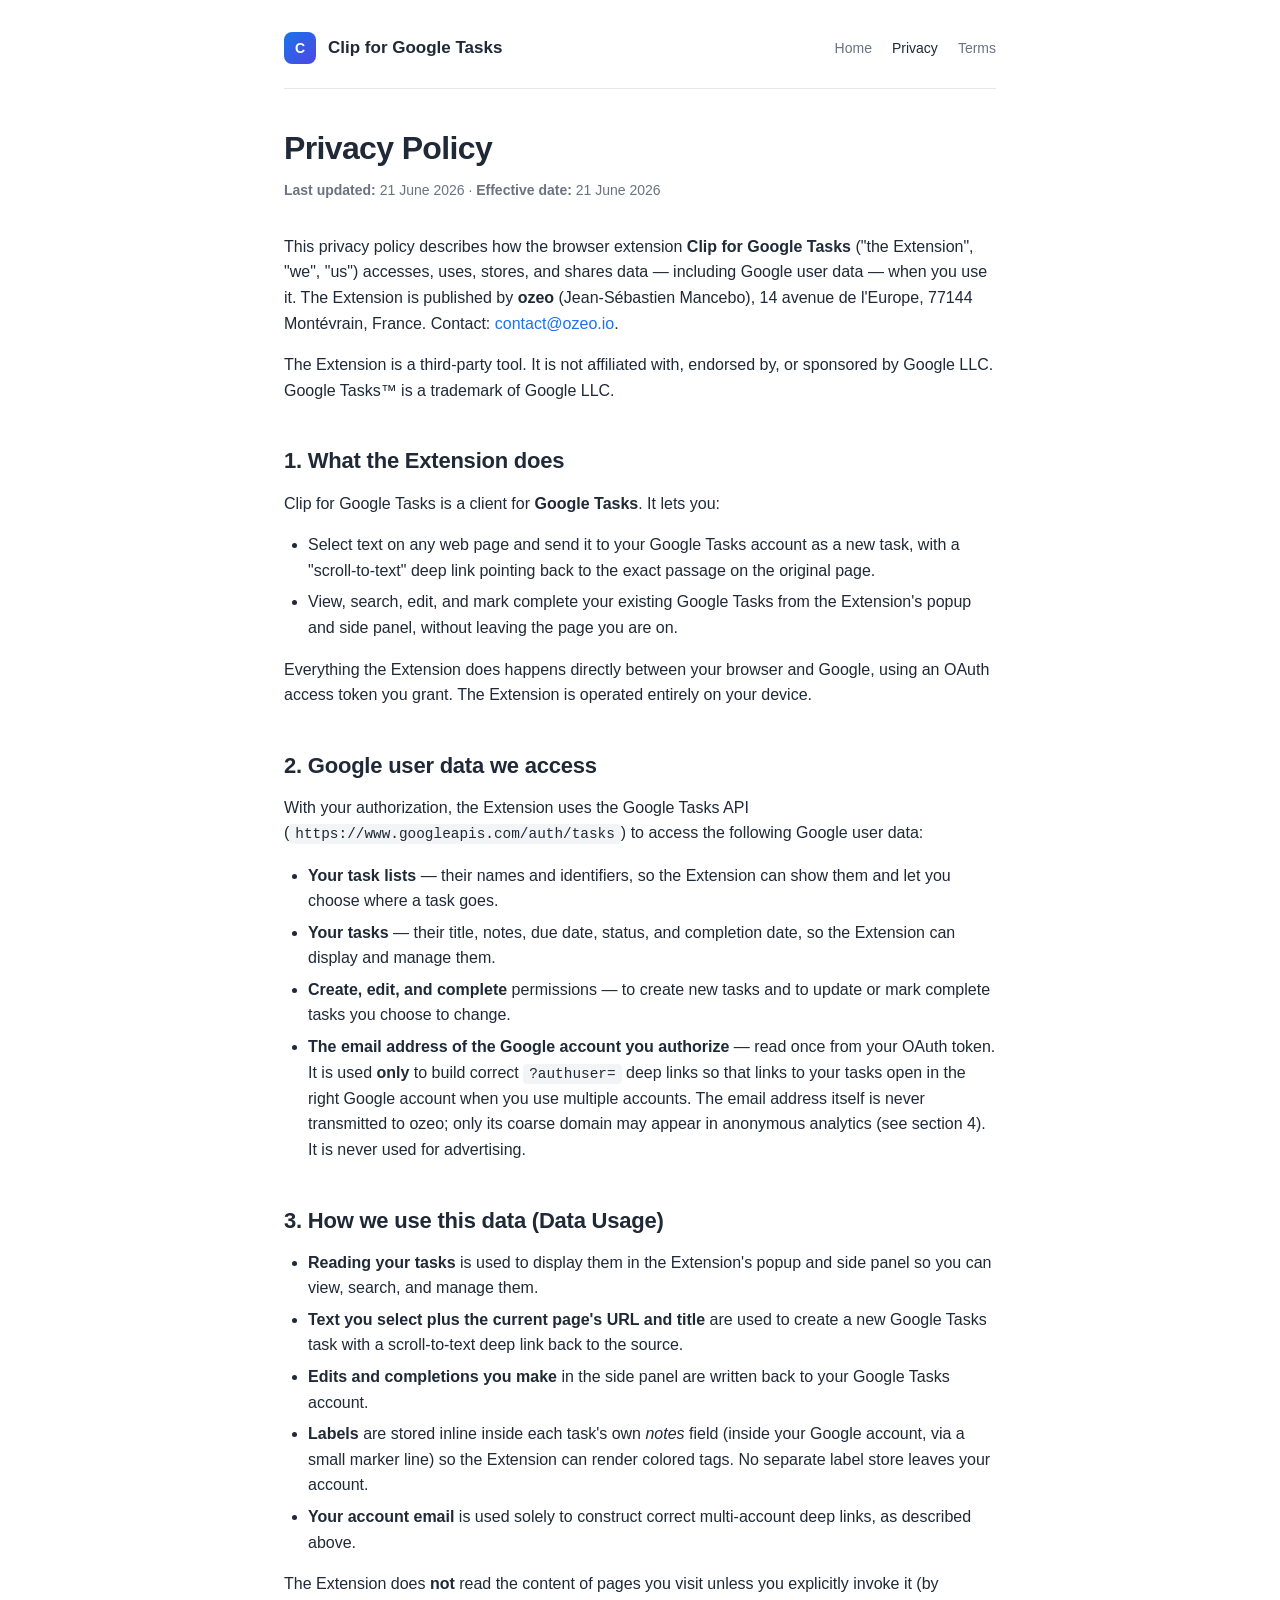
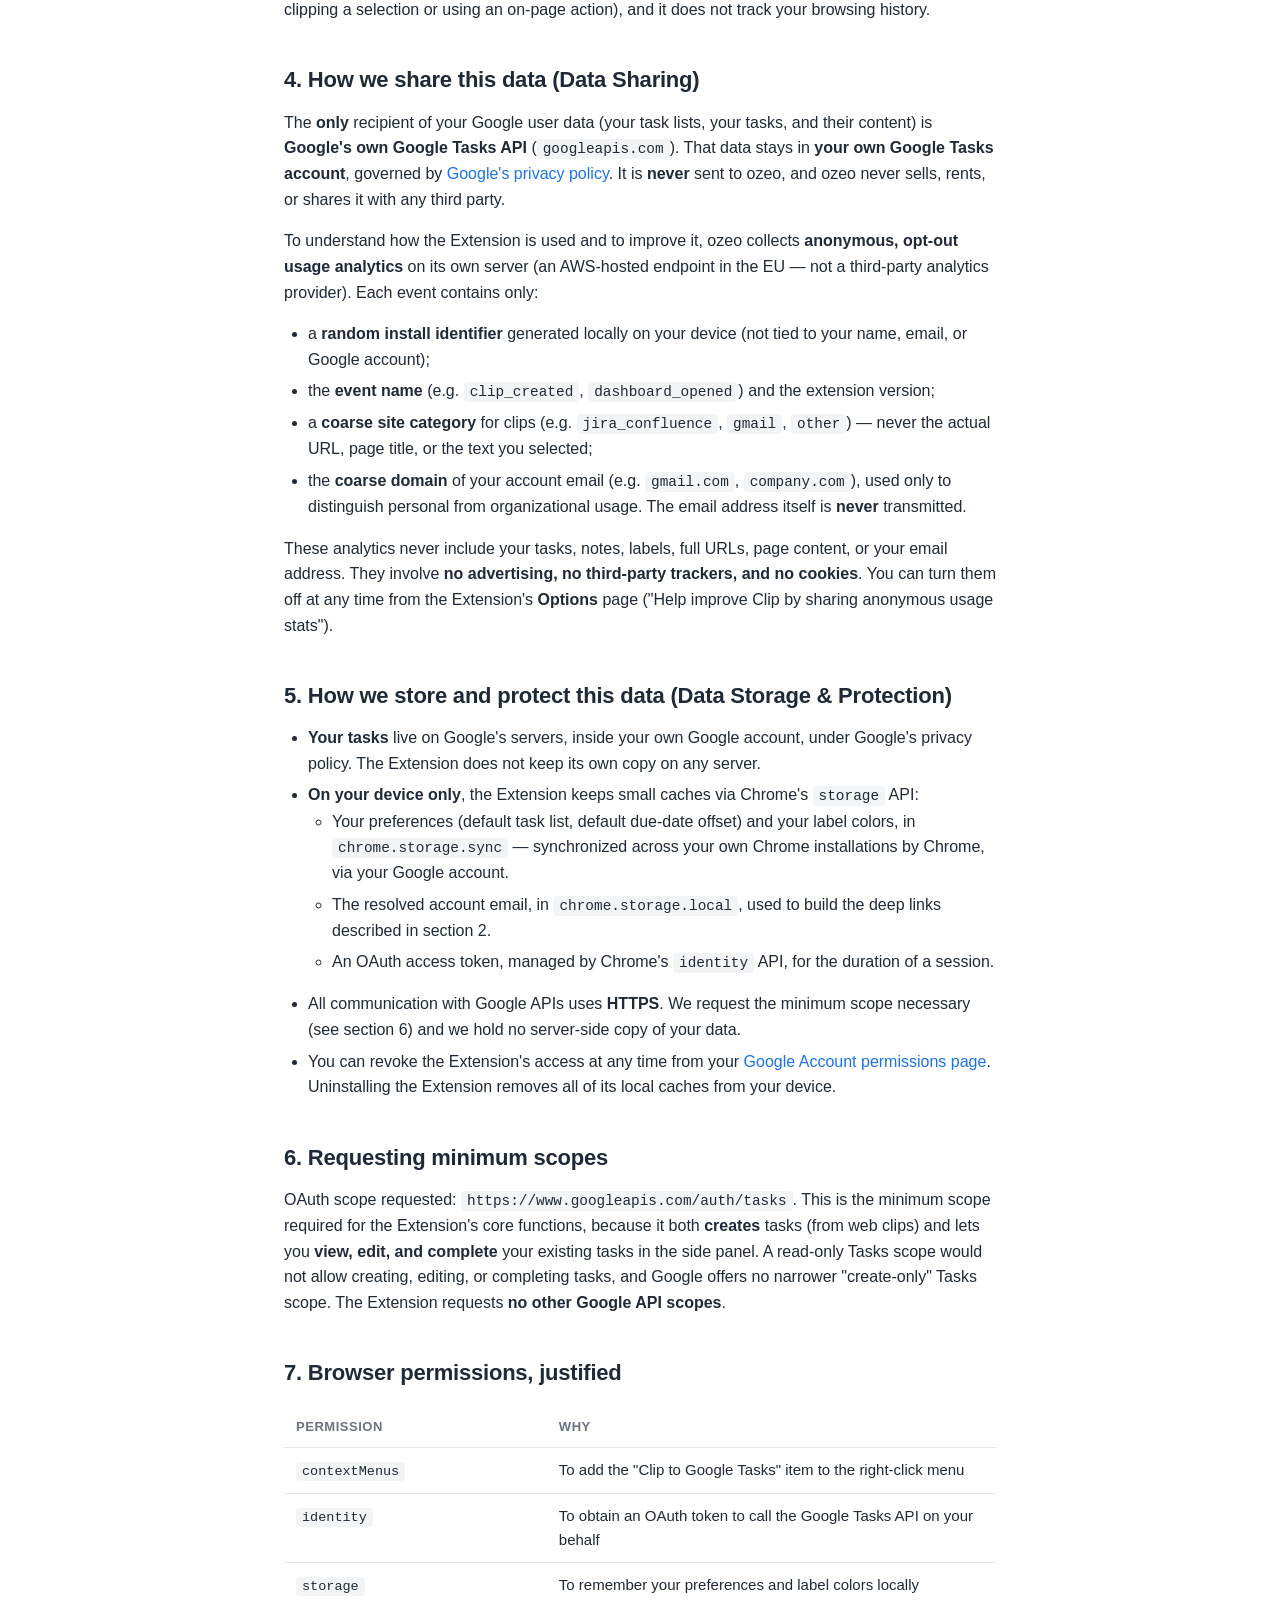
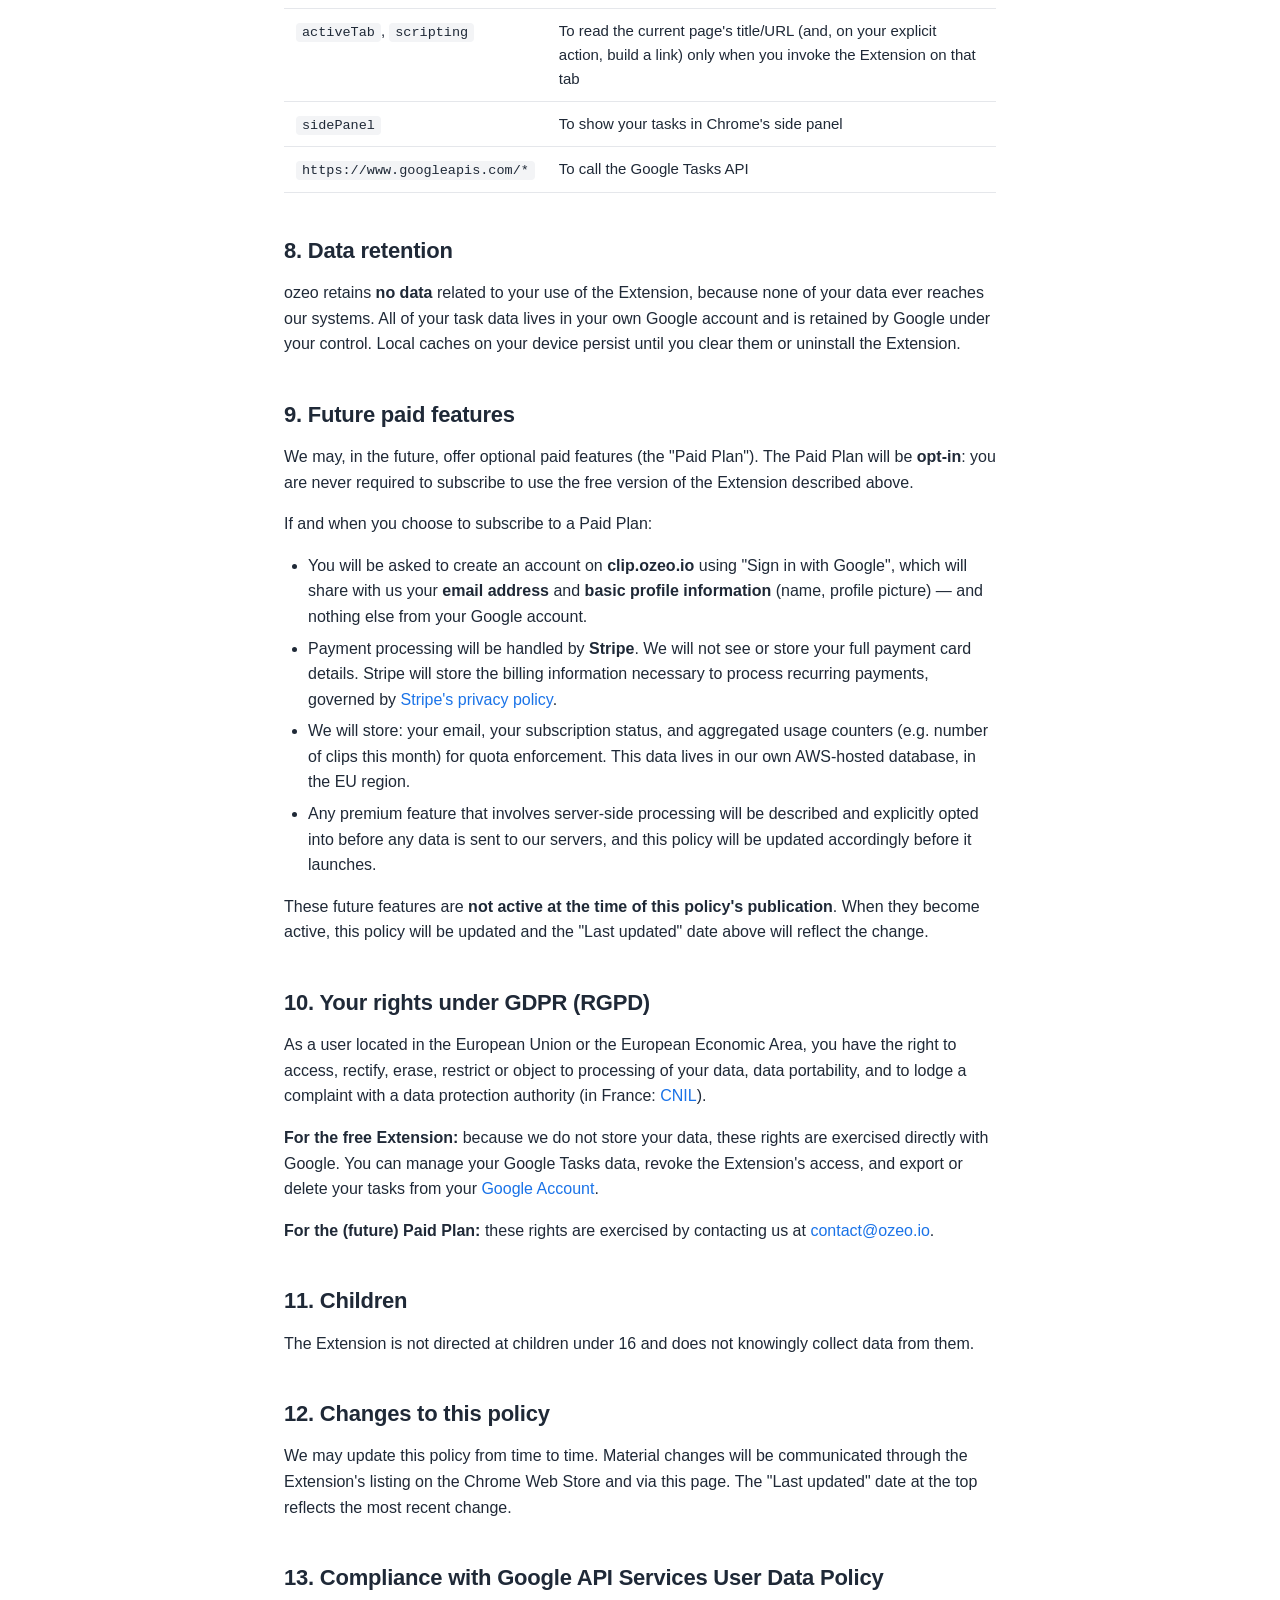
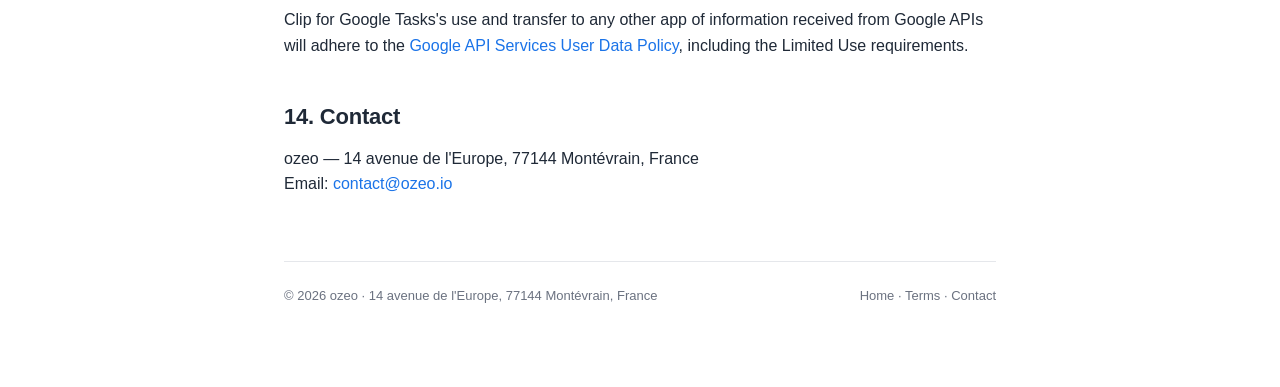
==== commit f09deed5: "Privacy: disclose anonymous, opt-out usage analytics Document the analytics the extension actually s" ====
--- a/privacy.html
+++ b/privacy.html
@@ -87,8 +87,9 @@
           <strong>The email address of the Google account you authorize</strong> — read
           once from your OAuth token. It is used <strong>only</strong> to build correct
           <code>?authuser=</code> deep links so that links to your tasks open in the right
-          Google account when you use multiple accounts. It is never used for tracking,
-          profiling, or advertising.
+          Google account when you use multiple accounts. The email address itself is never
+          transmitted to ozeo; only its coarse domain may appear in anonymous analytics
+          (see section 4). It is never used for advertising.
         </li>
       </ul>
 
@@ -125,17 +126,47 @@
 
       <h2>4. How we share this data (Data Sharing)</h2>
       <p>
-        The <strong>only</strong> recipient of your Google user data is
-        <strong>Google's own Google Tasks API</strong>
-        (<code>googleapis.com</code>). The data stays in <strong>your own Google Tasks
+        The <strong>only</strong> recipient of your Google user data (your task lists,
+        your tasks, and their content) is <strong>Google's own Google Tasks API</strong>
+        (<code>googleapis.com</code>). That data stays in <strong>your own Google Tasks
         account</strong>, governed by
-        <a href="https://policies.google.com/privacy">Google's privacy policy</a>.
-      </p>
-      <p>
-        <strong>ozeo does not receive, store, see, sell, rent, or share any of your Google
-        user data with any third party.</strong> This version of the Extension contains
-        <strong>no analytics, no advertising, no third-party trackers, and no
-        cookies</strong>. Your Google Tasks data never reaches ozeo's servers.
+        <a href="https://policies.google.com/privacy">Google's privacy policy</a>. It is
+        <strong>never</strong> sent to ozeo, and ozeo never sells, rents, or shares it
+        with any third party.
+      </p>
+      <p>
+        To understand how the Extension is used and to improve it, ozeo collects
+        <strong>anonymous, opt-out usage analytics</strong> on its own server (an
+        AWS-hosted endpoint in the EU — not a third-party analytics provider). Each event
+        contains only:
+      </p>
+      <ul>
+        <li>
+          a <strong>random install identifier</strong> generated locally on your device
+          (not tied to your name, email, or Google account);
+        </li>
+        <li>
+          the <strong>event name</strong> (e.g. <code>clip_created</code>,
+          <code>dashboard_opened</code>) and the extension version;
+        </li>
+        <li>
+          a <strong>coarse site category</strong> for clips (e.g.
+          <code>jira_confluence</code>, <code>gmail</code>, <code>other</code>) — never the
+          actual URL, page title, or the text you selected;
+        </li>
+        <li>
+          the <strong>coarse domain</strong> of your account email (e.g.
+          <code>gmail.com</code>, <code>company.com</code>), used only to distinguish
+          personal from organizational usage. The email address itself is
+          <strong>never</strong> transmitted.
+        </li>
+      </ul>
+      <p>
+        These analytics never include your tasks, notes, labels, full URLs, page content,
+        or your email address. They involve <strong>no advertising, no third-party
+        trackers, and no cookies</strong>. You can turn them off at any time from the
+        Extension's <strong>Options</strong> page ("Help improve Clip by sharing anonymous
+        usage stats").
       </p>
 
       <h2>5. How we store and protect this data (Data Storage &amp; Protection)</h2>
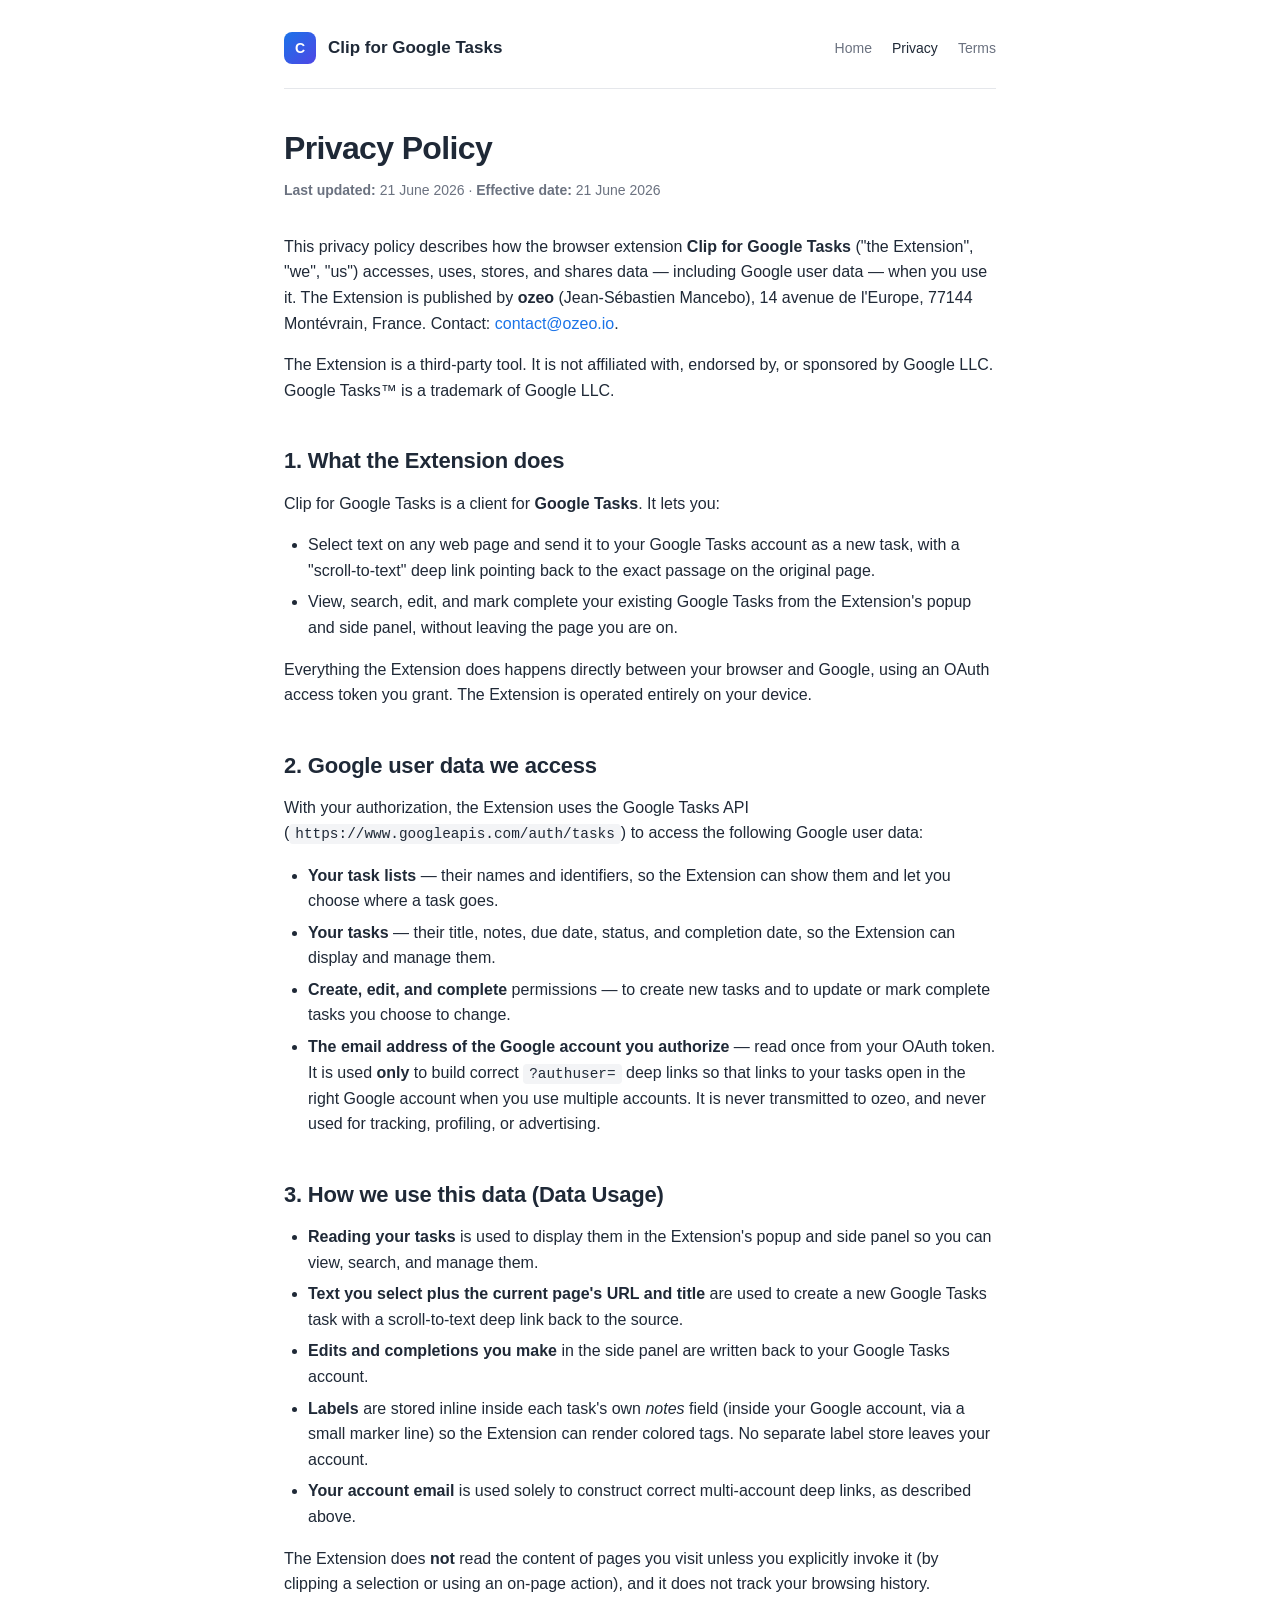
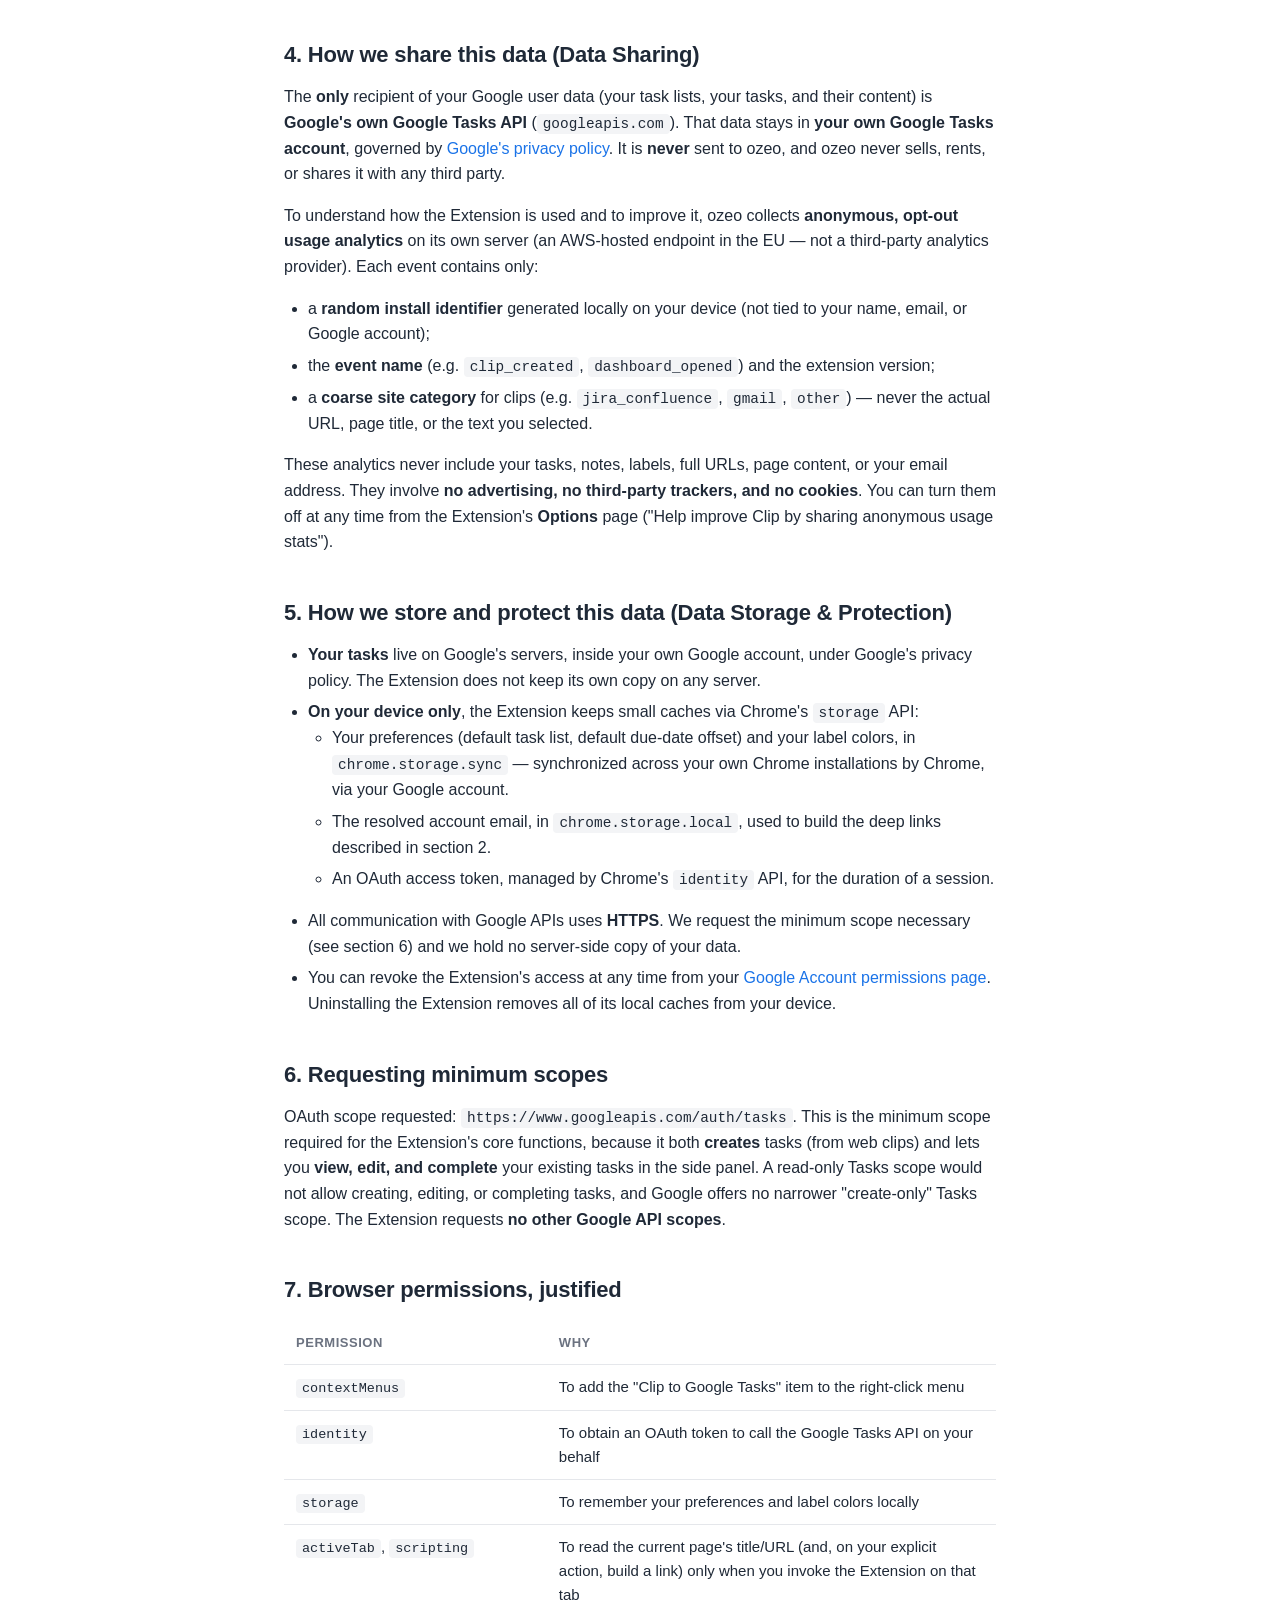
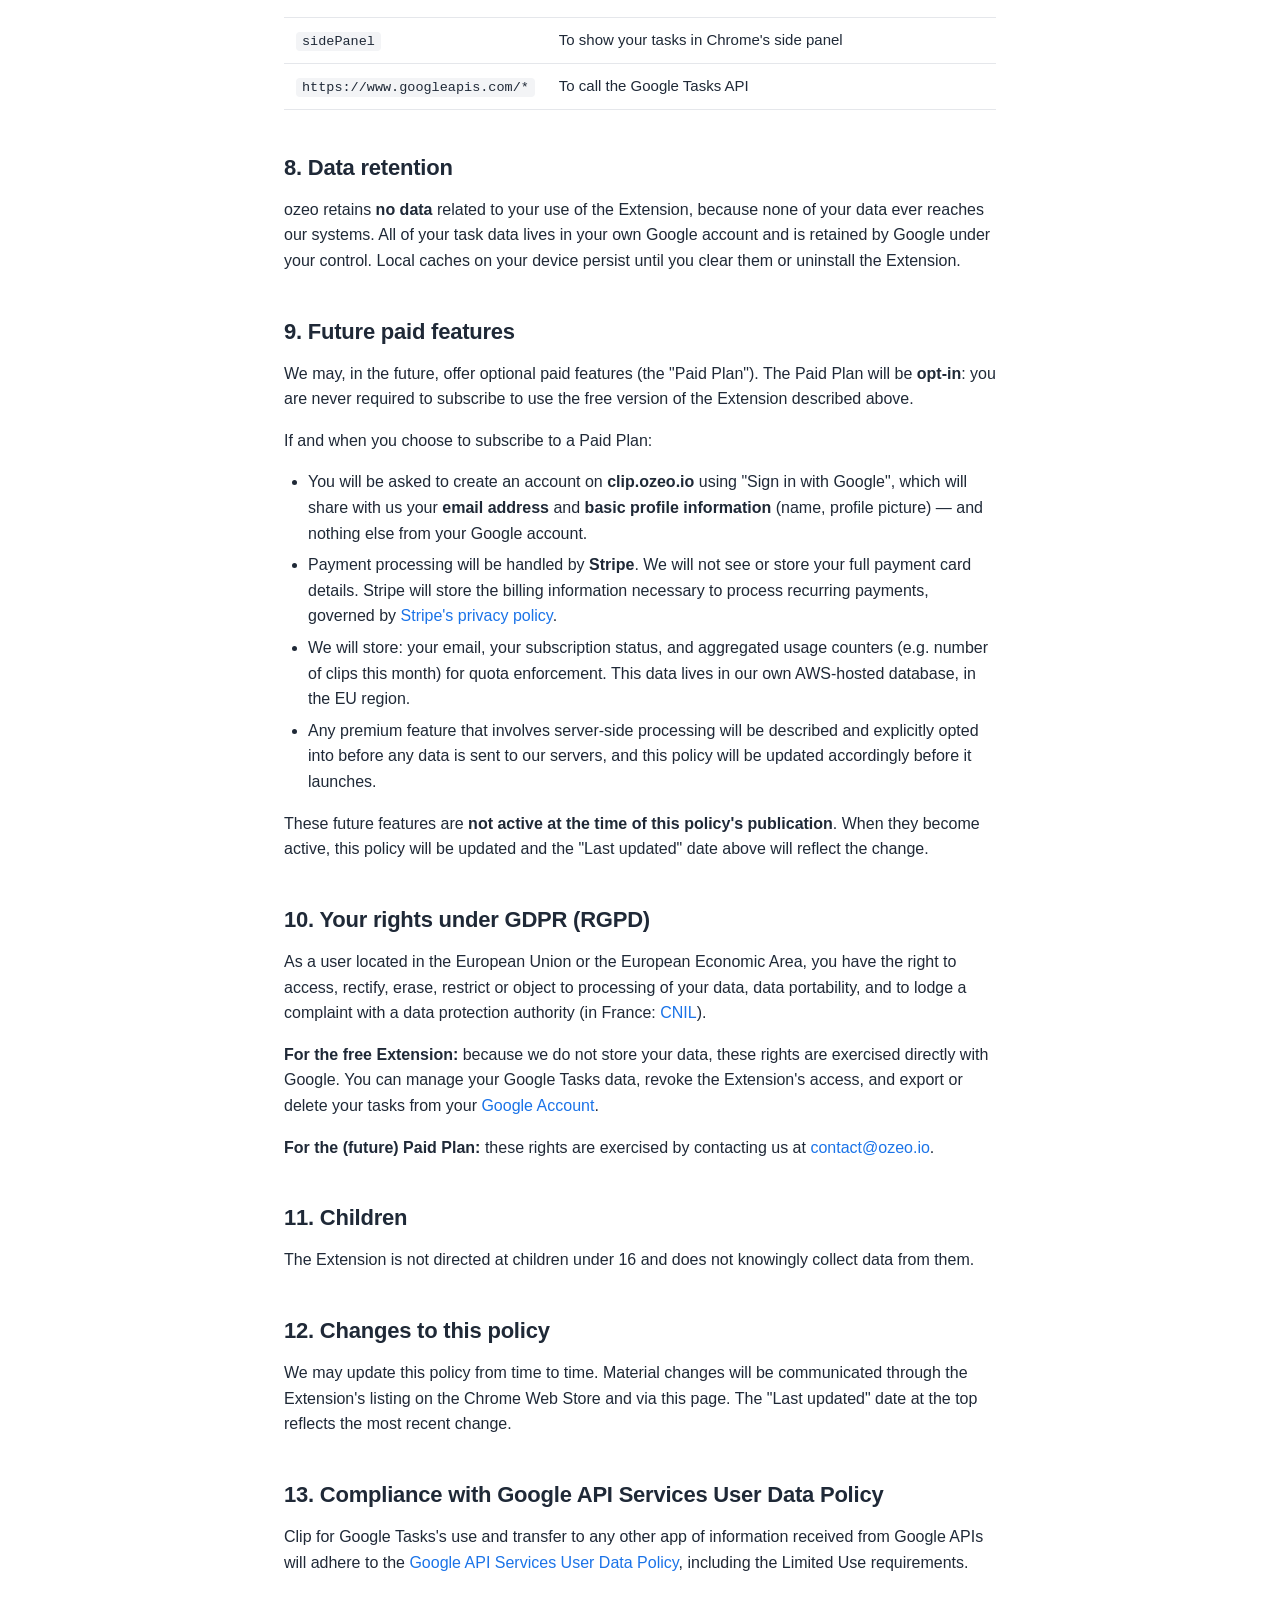
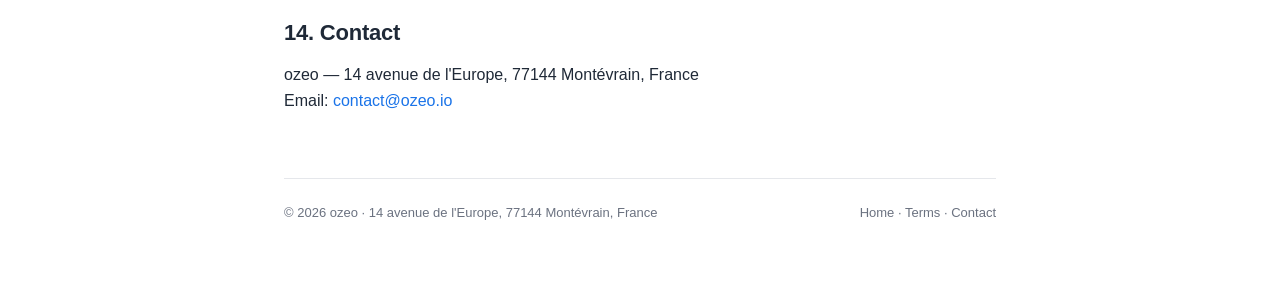
==== commit babdbcef: "Privacy: analytics no longer include the account-email domain Match the extension's safe-launch buil" ====
--- a/privacy.html
+++ b/privacy.html
@@ -87,9 +87,8 @@
           <strong>The email address of the Google account you authorize</strong> — read
           once from your OAuth token. It is used <strong>only</strong> to build correct
           <code>?authuser=</code> deep links so that links to your tasks open in the right
-          Google account when you use multiple accounts. The email address itself is never
-          transmitted to ozeo; only its coarse domain may appear in anonymous analytics
-          (see section 4). It is never used for advertising.
+          Google account when you use multiple accounts. It is never transmitted to ozeo,
+          and never used for tracking, profiling, or advertising.
         </li>
       </ul>
 
@@ -152,13 +151,7 @@
         <li>
           a <strong>coarse site category</strong> for clips (e.g.
           <code>jira_confluence</code>, <code>gmail</code>, <code>other</code>) — never the
-          actual URL, page title, or the text you selected;
-        </li>
-        <li>
-          the <strong>coarse domain</strong> of your account email (e.g.
-          <code>gmail.com</code>, <code>company.com</code>), used only to distinguish
-          personal from organizational usage. The email address itself is
-          <strong>never</strong> transmitted.
+          actual URL, page title, or the text you selected.
         </li>
       </ul>
       <p>
